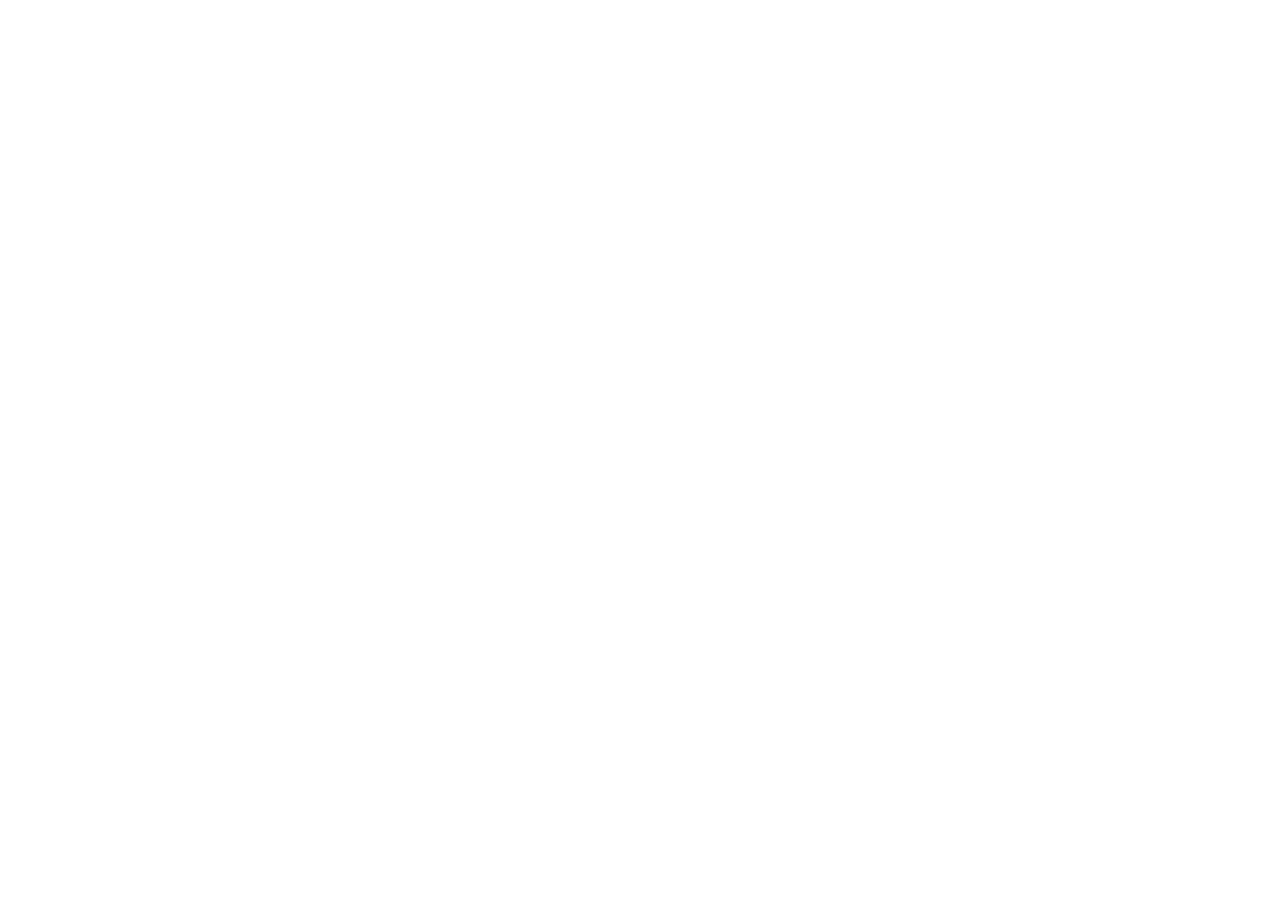
==== index.html @ 831b0c77 "add: basic structure" ====
<!DOCTYPE html>
<html lang="en">
<head>
    <meta charset="UTF-8">
    <meta name="viewport" content="width=device-width, initial-scale=1.0">
    <title>Document</title>
</head>
<body>
    
</body>
</html>
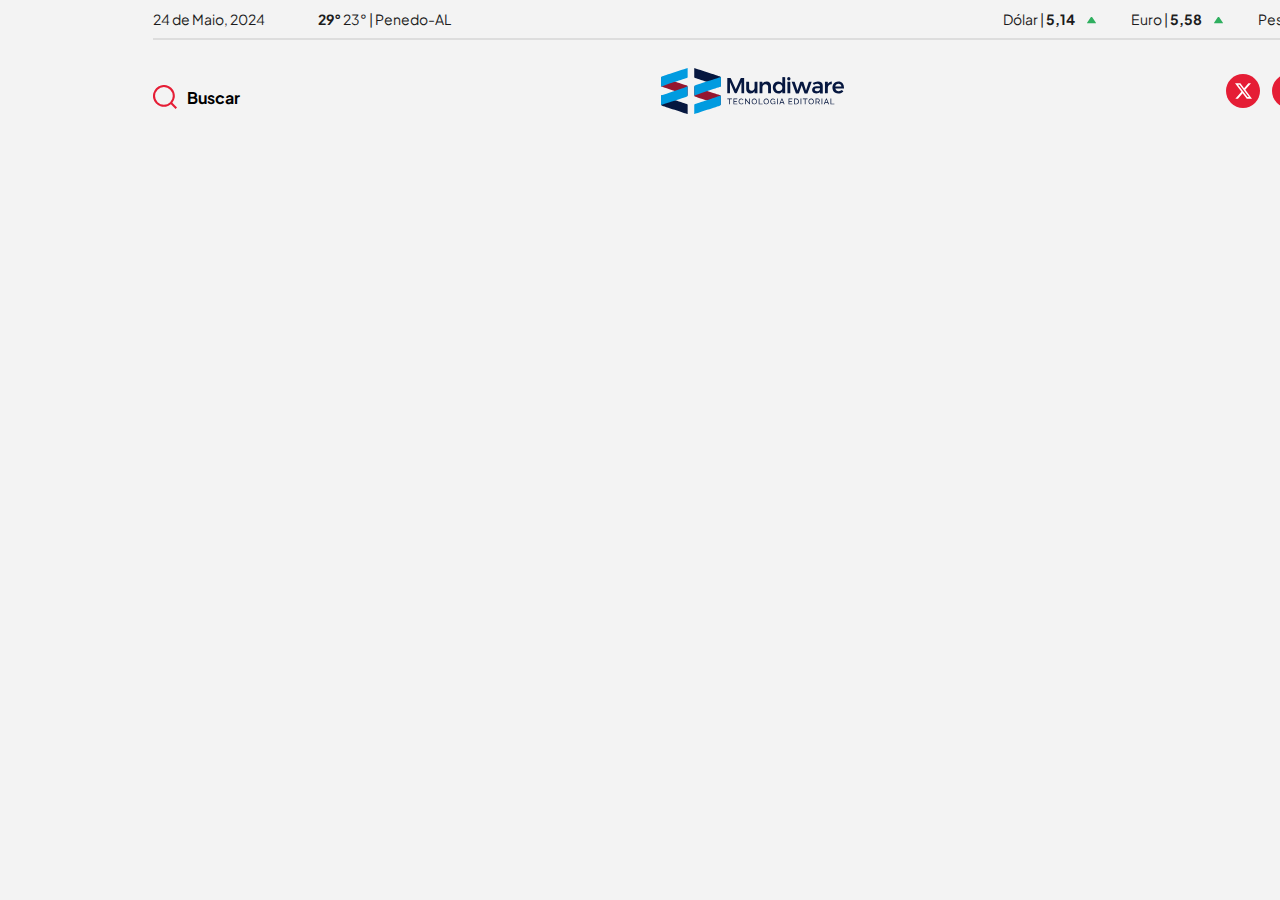
==== commit ad7b58df: "add: header and css" ====
--- a/index.html
+++ b/index.html
@@ -1,11 +1,76 @@
 <!DOCTYPE html>
-<html lang="en">
+<html lang="pt-BR">
 <head>
     <meta charset="UTF-8">
     <meta name="viewport" content="width=device-width, initial-scale=1.0">
-    <title>Document</title>
+    <link rel="stylesheet" href="styles.css">
+    <style>
+        @import url('https://fonts.googleapis.com/css2?family=Plus+Jakarta+Sans:ital,wght@0,200..800;1,200..800&display=swap');
+    </style>
+    <title>Mundiware</title>
 </head>
 <body>
+    <header>
+        <div id="infos">
+            <time id="date" datetime="2024-05-24">24 de Maio, 2024</time>
+
+            <p id="locality">
+                <data id="degree" value="29">29°</data>
+                <data value="23">23°</data> |
+                <span itemprop="addressLocality">Penedo-AL</span>
+            </p>
+
+            <p id="priceDolar">
+                Dólar |
+                <data class="price" value="5.14">5,14</data>
+            </p>
+            <img class="priceArrow" src="./assets/SVG/subiu.svg" alt="subiu">
+
+            <p id="priceEuro">
+                Euro |
+                <data class="price" value="5.58">5,58</data>
+            </p>
+            <img class="priceArrow" src="./assets/SVG/subiu.svg" alt="subiu">
+
+            <p id="pricePeso">
+                Peso |
+                <data class="price" value="0.06">0,06</data>
+            </p>
+            <img class="priceArrow" src="./assets/SVG/baixou.svg" alt="baixou">
+        </div>
+
+        <hr id="headerLine">
+
+        <div id="mainHeader">
+            <div id="search">
+                <img src="./assets/SVG/buscar.svg" alt="buscar">
+                <span>Buscar</span>
+            </div>
+
+            <figure id="logo">
+                <img src="./assets/logo_horizontal.svg" alt="logo">
+            </figure>
+
+            <div id="socialMedias">
+                <figure>
+                    <img id="x" src="./assets/SVG/x.svg" alt="x">
+                </figure>
+                <figure>
+                    <img id="facebook" src="./assets/SVG/facebook.svg" alt="facebook">
+                </figure>
+                <figure>
+                    <img id="instagram" src="./assets/SVG/instagram.svg" alt="instagram">
+                </figure>
+            </div>
+        </div>
+    </header>
+
+    <main>
+
+    </main>
     
+    <footer>
+
+    </footer>
 </body>
 </html>--- a/styles.css
+++ b/styles.css
@@ -0,0 +1,127 @@
+
+body {
+    background: #F3F3F3;
+    width: 1490px;
+}
+
+/* MARK: Header */
+
+header {
+    font-family: "Plus Jakarta Sans", sans-serif;
+    font-weight: 400;
+    font-style: normal;
+}
+
+#date, 
+#locality, 
+#priceDolar,
+#priceEuro,
+#pricePeso {
+    font-size: 14px;
+    text-align: left;
+    letter-spacing: 0px;
+    color: #1C1C1C;
+    opacity: 1;
+    margin-top: 9px;
+    height: 18px;
+    display: inline;
+}
+
+#date {
+    margin-left: 145px;
+    width: 114px;
+}
+
+#locality {
+    margin-left: 50px;
+    width: 135px;
+}
+
+#priceDolar {
+    margin-left: 550px;
+    width: 72px;
+}
+
+#priceEuro {
+    margin-left: 32px;
+    width: 71px;
+}
+
+#pricePeso {
+    margin-left: 32px;
+    width: 76px;
+}
+
+.priceArrow {
+    margin-left: 10px;
+    width: 9px;
+    height: 7px;
+    transform: translateY(-21%);
+}
+
+#headerLine {
+    margin-top: 9px;
+    margin-left: 145px;
+    width: 1200px;
+    height: 0;
+    border: 1px solid #DDDDDD;
+}
+
+#degree, 
+.price, 
+#search span {
+    font-weight: 700;
+}
+
+#mainHeader,
+#search,
+#socialMedias {
+    display: flex;
+    justify-content: left;
+}
+
+#search {
+    align-items: center;
+    margin-left: 145px;
+}
+
+#search img {
+    margin-top: 31px;
+    width: 24px;
+    height: 24px;
+    margin-top: 31px;
+}
+
+#search span {
+    margin-top: 32px;
+    margin-left: 10px;
+    font-size: 16px;
+    font-weight: 700;
+}
+
+#logo {
+    margin-top: 20px;
+    margin-left: 421px;
+    width: 183px;
+    height: 46px;
+}
+
+figure {
+    margin: 0;
+    padding: 0;
+}
+
+#x,
+#facebook,
+#instagram {
+    margin-top: 26px;
+}
+
+#x {
+    margin-left: 382px;
+}
+
+#facebook,
+#instagram {
+    margin-left: 12px;
+}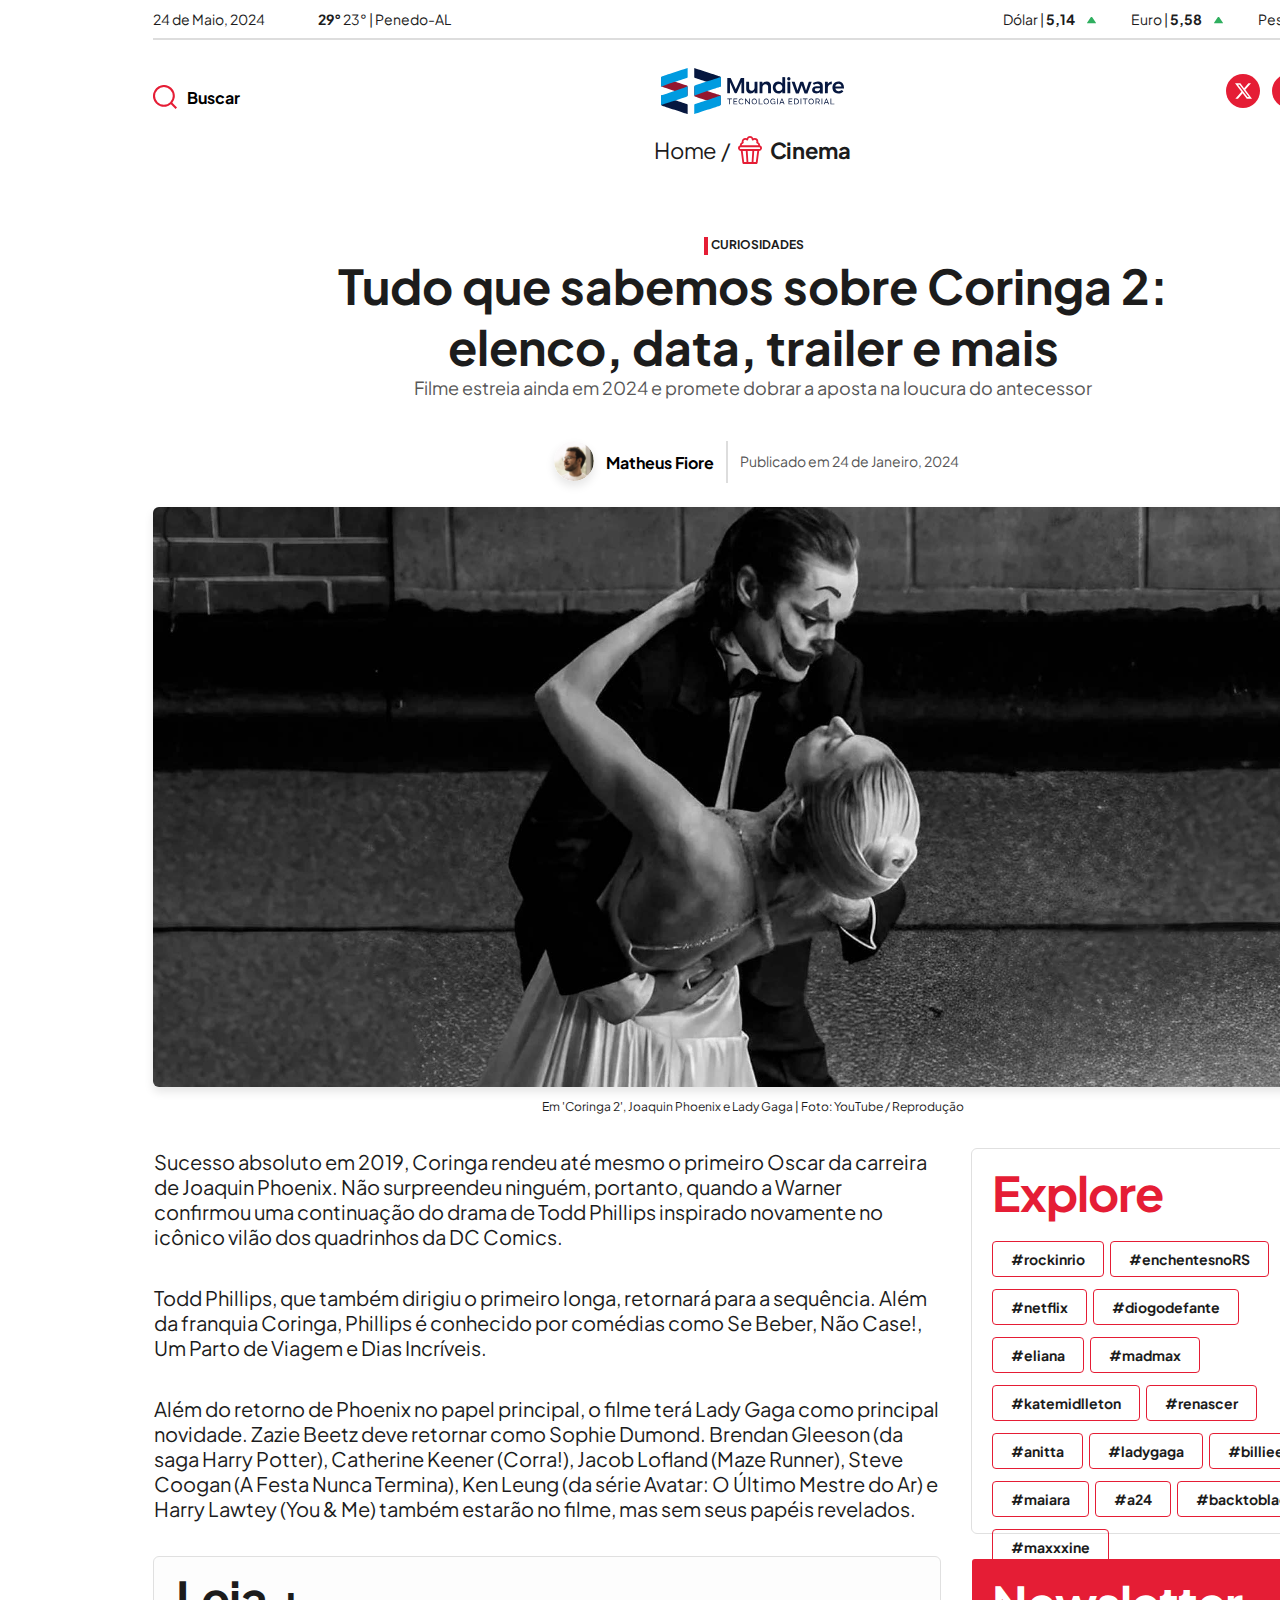
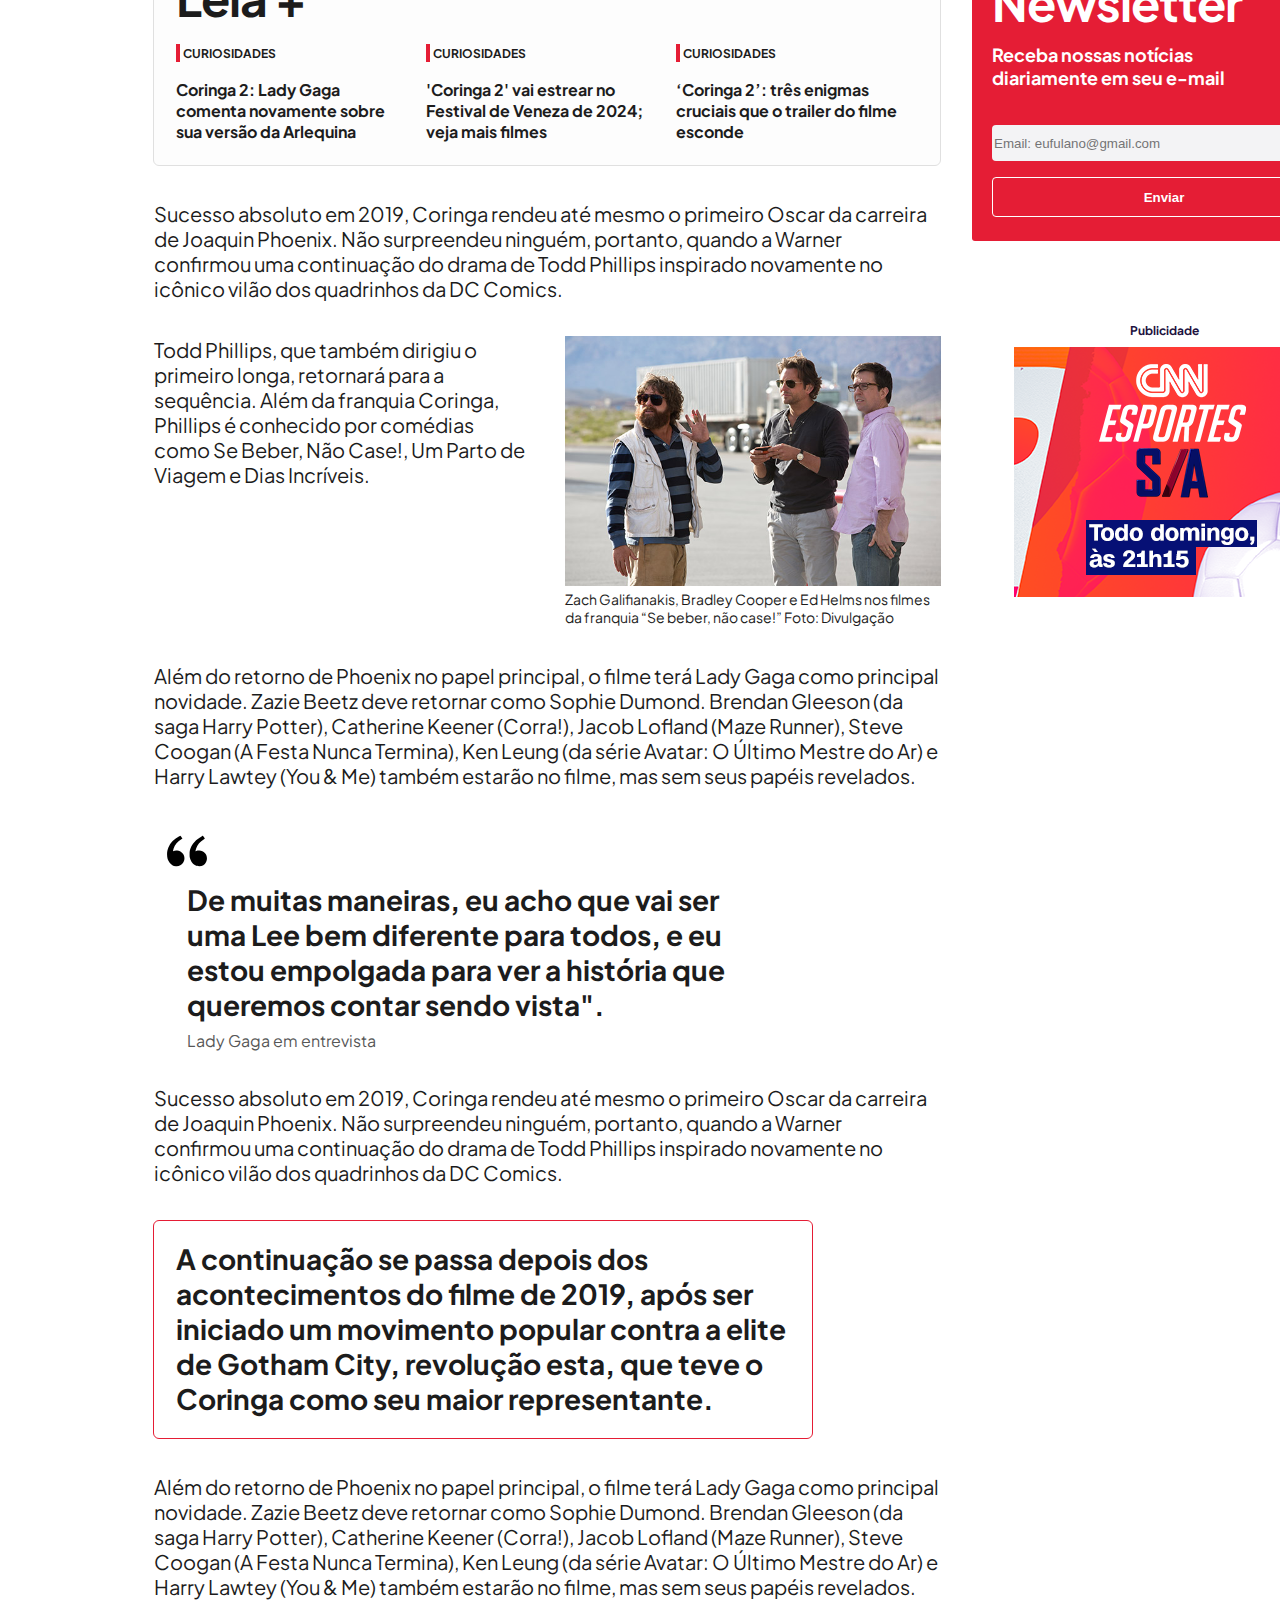
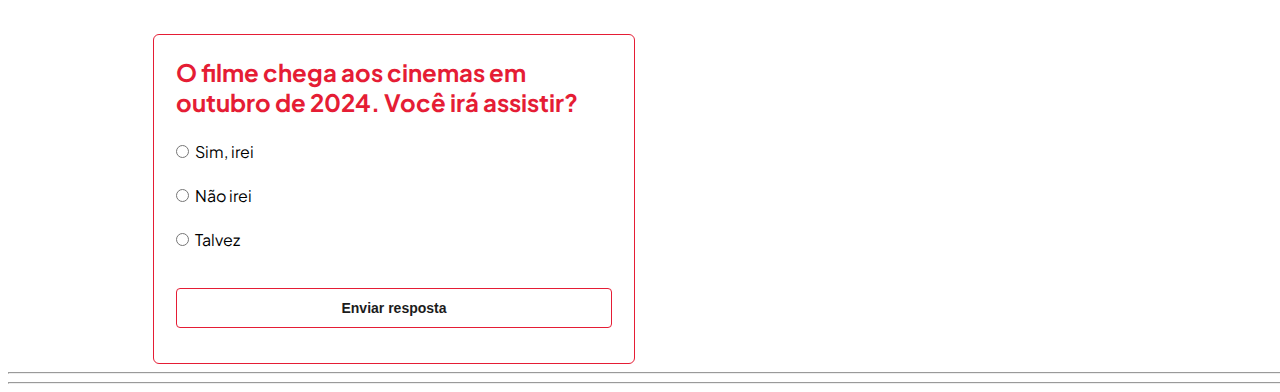
==== commit a2f565fc: "add: main htlm" ====
--- a/index.html
+++ b/index.html
@@ -4,9 +4,6 @@
     <meta charset="UTF-8">
     <meta name="viewport" content="width=device-width, initial-scale=1.0">
     <link rel="stylesheet" href="styles.css">
-    <style>
-        @import url('https://fonts.googleapis.com/css2?family=Plus+Jakarta+Sans:ital,wght@0,200..800;1,200..800&display=swap');
-    </style>
     <title>Mundiware</title>
 </head>
 <body>
@@ -66,6 +63,188 @@
     </header>
 
     <main>
+        <div id="home">
+            <span>Home /</span>
+            <img id="popcorn" src="./assets/SVG/cinema.svg">
+            <span id="cine">Cinema</span>
+        </div>
+
+        <div id="mainTag">
+            <div id="redBarTitle"></div>
+            <span id="curiositiesTitle">CURIOSIDADES</span>
+        </div>
+
+        <article>
+            <h1 id="mainTitle">Tudo que sabemos sobre Coringa 2: elenco, data, trailer e mais</h1>
+            <p id="titleP">Filme estreia ainda em 2024 e promete dobrar a aposta na loucura do antecessor</p>
+
+            <div id="author">
+                <address>
+                    <img src="./assets/Fotos/autor.png">
+                    <span>Matheus Fiore</span>
+                    <div id="grayBar"></div>
+                </address>
+                <time datetime="2024-01-24" pubdate>Publicado em 24 de Janeiro, 2024</time>
+            </div>
+
+            <figure id="mainImage">
+                <img src="./assets/Fotos/foto 27.png">
+                <figcaption>Em 'Coringa 2', Joaquin Phoenix e Lady Gaga | Foto: YouTube / Reprodução</figcaption>
+            </figure>
+
+            <div id="mainContents">
+                <section>
+                    <p id="p1">
+                        Sucesso absoluto em 2019, Coringa rendeu até mesmo o primeiro Oscar da carreira de Joaquin Phoenix. Não surpreendeu ninguém, portanto, quando a Warner confirmou uma continuação do drama de Todd Phillips inspirado novamente no icônico vilão dos quadrinhos da DC Comics.
+                    </p>
+        
+                    <p id="p2">
+                        Todd Phillips, que também dirigiu o primeiro longa, retornará para a sequência. Além da franquia Coringa, Phillips é conhecido por comédias como Se Beber, Não Case!, Um Parto de Viagem e Dias Incríveis.
+                    </p>
+        
+                    <p id="p3">
+                        Além do retorno de Phoenix no papel principal, o filme terá Lady Gaga como principal novidade. Zazie Beetz deve retornar como Sophie Dumond. Brendan Gleeson (da saga Harry Potter), Catherine Keener (Corra!), Jacob Lofland (Maze Runner), Steve Coogan (A Festa Nunca Termina), Ken Leung (da série Avatar: O Último Mestre do Ar) e Harry Lawtey (You & Me) também estarão no filme, mas sem seus papéis revelados.
+                    </p>
+
+                    <section id="read">
+                        <h2>Leia +</h2>
+                        <div id="readDiv">
+                            <div class="readItems">
+                                <div class="readSubItems">
+                                    <div class="redBar"></div>
+                                    <span class="curiosities">CURIOSIDADES</span>
+                                </div>
+                                <p>Coringa 2: Lady Gaga comenta novamente sobre sua versão da Arlequina</p>
+                            </div>
+                            <div class="readItems">
+                                <div class="readSubItems">
+                                    <div class="redBar"></div>
+                                    <span class="curiosities">CURIOSIDADES</span>
+                                </div>
+                                <p>'Coringa 2' vai estrear no Festival de Veneza de 2024; veja mais filmes</p>
+                            </div>
+                            <div class="readItems">
+                                <div class="readSubItems">
+                                    <div class="redBar"></div>
+                                    <span class="curiosities">CURIOSIDADES</span>
+                                </div>
+                                <p>‘Coringa 2’: três enigmas cruciais que o trailer do filme esconde</p>
+                            </div>
+                        </div>
+                    </section>
+        
+                    <p id="p4">
+                        Sucesso absoluto em 2019, Coringa rendeu até mesmo o primeiro Oscar da carreira de Joaquin Phoenix. Não surpreendeu ninguém, portanto, quando a Warner confirmou uma continuação do drama de Todd Phillips inspirado novamente no icônico vilão dos quadrinhos da DC Comics.
+                    </p>
+                    
+                    <div id="p5Img">
+                        <p id="p5">
+                            Todd Phillips, que também dirigiu o primeiro longa, retornará para a sequência. Além da franquia Coringa, Phillips é conhecido por comédias como Se Beber, Não Case!, Um Parto de Viagem e Dias Incríveis.
+                        </p>
+    
+                        <figure id="photo">
+                            <img src="./assets/Fotos/foto 28.png" alt="Zach Galifianakis, Bradley Cooper e Ed Helms">
+                            <figcaption>Zach Galifianakis, Bradley Cooper e Ed Helms nos filmes da franquia “Se beber, não case!” Foto: Divulgação</figcaption>
+                        </figure>
+                    </div>
+        
+                    <p id="p6">
+                        Além do retorno de Phoenix no papel principal, o filme terá Lady Gaga como principal novidade. Zazie Beetz deve retornar como Sophie Dumond. Brendan Gleeson (da saga Harry Potter), Catherine Keener (Corra!), Jacob Lofland (Maze Runner), Steve Coogan (A Festa Nunca Termina), Ken Leung (da série Avatar: O Último Mestre do Ar) e Harry Lawtey (You & Me) também estarão no filme, mas sem seus papéis revelados.
+                    </p>
+
+                    <section id="quote">
+                        <img src="./assets/SVG/quote.svg" alt="quote">
+                        <blockquote>
+                            <p>De muitas maneiras, eu acho que vai ser uma Lee bem diferente para todos, e eu estou empolgada para ver a história que queremos contar sendo vista".</p>
+                            <footer>Lady Gaga em entrevista</footer>
+                        </blockquote>
+                    </section>
+        
+                    <p id="p7">
+                        Sucesso absoluto em 2019, Coringa rendeu até mesmo o primeiro Oscar da carreira de Joaquin Phoenix. Não surpreendeu ninguém, portanto, quando a Warner confirmou uma continuação do drama de Todd Phillips inspirado novamente no icônico vilão dos quadrinhos da DC Comics.
+                    </p>
+
+                    <section id="continuation">
+                        <p>A continuação se passa depois dos acontecimentos do filme de 2019, após ser iniciado um movimento popular contra a elite de Gotham City, revolução esta, que teve o Coringa como seu maior representante.</p>
+                    </section>
+
+                    <p id="p8">
+                        Além do retorno de Phoenix no papel principal, o filme terá Lady Gaga como principal novidade. Zazie Beetz deve retornar como Sophie Dumond. Brendan Gleeson (da saga Harry Potter), Catherine Keener (Corra!), Jacob Lofland (Maze Runner), Steve Coogan (A Festa Nunca Termina), Ken Leung (da série Avatar: O Último Mestre do Ar) e Harry Lawtey (You & Me) também estarão no filme, mas sem seus papéis revelados.
+                    </p>
+
+                    <section id="watch">
+                        <p>O filme chega aos cinemas em outubro de 2024. Você irá assistir?</p>
+
+                        <label>
+                            <input type="radio">
+                            Sim, irei
+                        </label>
+                        <br>
+                        <label>
+                            <input type="radio">
+                            Não irei
+                        </label>
+                        <br>
+                        <label>
+                            <input type="radio">
+                            Talvez
+                        </label>
+
+                        <button>Enviar resposta</button>
+                    </section>
+                </section>
+
+                <div>
+                    <section id="explore">
+                        <h2>Explore</h2>
+                        <nav>
+                            <ul>
+                                <li><a>#rockinrio</a></li>
+                                <li><a>#enchentesnoRS</a></li>
+                                <li><a>#netflix</a></li>
+                                <li><a>#diogodefante</a></li>
+                                <li><a>#eliana</a></li>
+                                <li><a>#madmax</a></li>
+                                <li><a>#katemidlleton</a></li>
+                                <li><a>#renascer</a></li>
+                                <li><a>#anitta</a></li>
+                                <li><a>#ladygaga</a></li>
+                                <li><a>#billieeilish</a></li>
+                                <li><a>#maiara</a></li>
+                                <li><a>#a24</a></li>
+                                <li><a>#backtoblack</a></li>
+                                <li><a>#maxxxine</a></li>
+                            </ul>
+                        </nav>
+                    </section>
+
+                    <section id="newsletter">
+                        <h2>Newsletter</h2>
+                        <p>Receba nossas notícias diariamente em seu e-mail</p>
+                        <input type="email" placeholder="Email: eufulano@gmail.com">
+                        <button>Enviar</button>
+                    </section>
+
+                    <section id="ad">
+                        <span>Publicidade</span>
+                        <figure>
+                            <img src="./assets/Anúncios/ads 1.png" alt="anúncio">
+                        </figure>
+                    </section>
+                </div>
+            </div>
+
+            <hr>
+
+            <section></section>
+
+            <hr>
+
+            <section></section>
+
+            
+
+        </article>
 
     </main>
     
--- a/styles.css
+++ b/styles.css
@@ -1,16 +1,14 @@
+@import url('https://fonts.googleapis.com/css2?family=Plus+Jakarta+Sans:ital,wght@0,200..800;1,200..800&display=swap');
 
 body {
-    background: #F3F3F3;
+    background: #FFFFFF;
     width: 1490px;
-}
-
-/* MARK: Header */
-
-header {
     font-family: "Plus Jakarta Sans", sans-serif;
     font-weight: 400;
     font-style: normal;
 }
+
+/* MARK: Header */
 
 #date, 
 #locality, 
@@ -124,4 +122,523 @@
 #facebook,
 #instagram {
     margin-left: 12px;
+}
+
+/* MARK: Main */
+
+#home {
+    margin-top: 22px;
+    margin-left: 646px;
+    font-size: 22px;
+    letter-spacing: -0.22px;
+    color: #1C1C1C;
+    text-transform: capitalize;
+    opacity: 1;
+}
+
+#home,
+#mainTag,
+#author,
+#author address {
+    display:flex;
+    text-align: center;
+}
+
+#popcorn {
+    margin-left: 8px;
+    width: 24px;
+    height: 28px;
+}
+
+#cine {
+    margin-left: 8px;
+    font-weight: 700;
+}
+
+#redBarTitle {
+    margin-top: 73px;
+    margin-left: 696px;
+    width: 4px;
+    height: 18px;
+    background-color: #E51D35;
+}
+
+#curiositiesTitle {
+    margin-top: 73px;
+    margin-left: 3px;
+    font-size: 12px;
+    width: 92px;
+    height: 15px;
+    letter-spacing: 0px;
+    color: #1C1C1C;
+    text-transform: uppercase;
+    opacity: 1;
+    font-weight: 700;
+}
+
+#mainTitle {
+    margin-top: 17px;
+    margin-left: 256px;
+    width: 978px;
+    height: 113px;
+    text-align: center;
+    font-size: 48px;
+    font-weight: 700;
+    letter-spacing: 0px;
+    color: #1C1C1C;
+    opacity: 1;
+    margin-block-start: 0;
+    margin-block-end: 0;
+}
+
+#titleP {
+    margin-top: 8px;
+    margin-left: 256px;
+    width: 978px;
+    height: 23px;
+    text-align: center;
+    font-size: 18px;
+    letter-spacing: 0px;
+    color: #575757;
+    opacity: 1;
+}
+
+#author img {
+    margin-top: 24px;
+    margin-left: 546px;
+    width: 40px;
+    height: 40px;
+    box-shadow: 0px 5px 10px #0000001A;
+    border-radius: 20px;
+    opacity: 1;
+}
+
+#author span {
+    margin-top: 35px;
+    margin-left: 12px;
+    font-weight: 700;
+    font-style: normal;
+    text-align: center;
+}
+
+#grayBar {
+    margin-top: 24px;
+    margin-left: 12px;
+    width: 0px;
+    height: 40px;
+    border: 1px solid #DDDDDD;
+    opacity: 1;
+}
+
+#author time {
+    margin-top: 35px;
+    margin-left: 12px;
+    font-size: 14px;
+    text-align: right;
+    letter-spacing: 0px;
+    color: #575757;
+    opacity: 1;
+}
+
+#mainImage img {
+    margin-top: 24px;
+    margin-left: 145px;
+    width: 1200px;
+    height: 580px;
+    box-shadow: 0px 5px 10px #0000001A;
+    border-radius: 6px;
+    opacity: 1;
+}
+
+#mainImage figcaption {
+    margin-top: 8px;
+    margin-left: 377px;
+    font-size: 12px;
+    width: 736px;
+    height: 15px;
+    text-align: center;
+    letter-spacing: 0px;
+    color: #1C1C1C;
+    opacity: 1;
+}
+
+#mainContents {
+    display: flex;
+}
+
+#p1,
+#p2,
+#p3,
+#p4,
+#p5,
+#p6,
+#p7,
+#p8 {
+    margin-top: 34px;
+    margin-left: 145px;
+    margin-bottom: 0;
+    width: 786px;
+    text-align: left;
+    font-size: 20px;
+    letter-spacing: 0px;
+    color: #1C1C1C;
+    opacity: 1;
+    padding: 0;
+    border: 1px solid transparent;
+}
+
+#p7 {
+    padding-top: 20px;
+}
+
+#read {
+    margin-top: 34px;
+    margin-left: 145px;
+    width: 786px;
+    height: 208px;
+    background: #FDFDFD 0% 0% no-repeat padding-box;
+    border: 1px solid #E0E0E0;
+    border-radius: 6px;
+    opacity: 1;
+}
+
+#read h2 {
+    margin-top: 10px;
+    margin-left: 22px;
+    margin-block-end: 0;
+    width: 131px;
+    height: 61px;
+    text-align: left;
+    font-size: 48px;
+    letter-spacing: -0.96px;
+    color: #1C1C1C;
+    text-transform: capitalize;
+    opacity: 1;
+}
+
+#readDiv {
+    margin-top: 16px;
+    display: flex;
+    gap: 2px;
+    width: 786px;
+}
+
+.readItems {
+    display: flex;
+    flex-direction: column;
+    text-align: left;
+    margin-left: 22px;
+}
+
+.readSubItems {
+    display: flex;
+    align-items: center;
+}
+
+.readItems p {
+    margin-top: 17px;
+    width: 226px;
+    height: 69px;
+    font-size: 16px;
+    font-weight: 700;
+    text-align: left;
+    letter-spacing: 0px;
+    color: #1C1C1C;
+    opacity: 1;
+}
+
+.redBar {
+    width: 4px;
+    height: 18px;
+    background-color: #E51D35;
+}
+
+.curiosities {
+    margin-left: 3px;
+    font-size: 12px;
+    width: 92px;
+    height: 15px;
+    letter-spacing: 0px;
+    color: #1C1C1C;
+    text-transform: uppercase;
+    opacity: 1;
+    font-weight: 700;
+}
+
+#p5 {
+    width: 376px;
+}
+
+#photo img {
+    margin-top: 34px;
+    margin-left: 34px;
+    width: 376px;
+    height: 250px;
+    opacity: 1;
+}
+
+#p5Img {
+    display: flex;
+}
+
+#photo figcaption {
+    margin-left: 34px;
+    width: 376px;
+    height: 38px;
+    text-align: left;
+    font-size: 14px;
+    letter-spacing: 0px;
+    color: #1C1C1C;
+    opacity: 1;
+}
+
+#quote {
+    border: 1px solid transparent;
+}
+
+#quote img {
+    margin-top: 34px;
+    margin-left: 145px;
+    width: 66px;
+    height: 54px;
+}
+
+#quote blockquote {
+    margin-top: 0;
+    margin-left: 178px;
+    width: 590px;
+    height: 131px;
+}
+
+#quote p{
+    margin-top: 0;
+    margin-bottom: 0;
+    font-size: 28px;
+    font-weight: 700;
+    text-align: left;
+    letter-spacing: 0px;
+    color: #1C1C1C;
+    opacity: 1;
+}
+
+#quote footer {
+    margin-top: 8px;
+    font-size: 16px;
+    text-align: left;
+    letter-spacing: 0px;
+    color: #575757;
+    opacity: 1;
+}
+
+#continuation {
+    margin-top: 34px;
+    margin-left: 145px;
+    width: 658px;
+    background: #FFFFFF 0% 0% no-repeat padding-box;
+    border: 1px solid #E51D35;
+    border-radius: 6px;
+    opacity: 1;
+}
+
+#continuation p {
+    margin-top: 20px;
+    margin-left: 22px;
+    margin-bottom: 22px;
+    width: 614px;
+    font-size: 28px;
+    font-weight: 700;
+    text-align: left;
+    letter-spacing: 0px;
+    color: #1C1C1C;
+    opacity: 1;
+}
+
+#watch {
+    margin-top: 34px;
+    margin-left: 145px;
+    width: 480px;
+    height: 328px;
+    background: #FFFFFF 0% 0% no-repeat padding-box;
+    border: 1px solid #E51D35;
+    border-radius: 6px;
+    opacity: 1;
+}
+
+#watch p {
+    margin-top: 22px;
+    margin-left: 22px;
+    width: 436px;
+    height: 60px;
+    font-size: 24px;
+    font-weight: 700;
+    text-align: left;
+    letter-spacing: 0px;
+    color: #E51D35;
+    opacity: 1;
+}
+
+#watch input {
+    margin-left: 22px;
+    margin-bottom: 27px;
+    text-align: left;
+    font-size: 16px;
+    letter-spacing: 0px;
+    color: #1C1C1C;
+    opacity: 1;
+}
+
+#watch button {
+    margin-top: 15px;
+    margin-left: 22px;
+    width: 436px;
+    height: 40px;
+    font-size: 14px;
+    font-weight: 700;
+    text-align: center;
+    letter-spacing: 0px;
+    color: #1C1C1C;
+    background: #E51D3500 0% 0% no-repeat padding-box;
+    border: 1px solid #E51D35;
+    border-radius: 4px;
+    opacity: 1;
+}
+
+#explore {
+    margin-top: 34px;
+    margin-left: 30px;
+    width: 384px;
+    height: 384px;
+    font-weight: 700;
+    border: 1px solid #E0E0E0;
+    border-radius: 6px;
+    opacity: 1;
+}
+
+#explore h2 {
+    margin-top: 13px;
+    margin-left: 20px;
+    margin-bottom: 18px;
+    font-size: 48px;
+    text-align: left;
+    letter-spacing: -0.96px;
+    color: #E51D35;
+    text-transform: capitalize;
+    opacity: 1;
+}
+
+#explore ul {
+    list-style: none;
+    display: flex;
+    flex-wrap: wrap;
+    gap: 6px;
+    padding-inline: 20px;
+    margin-block-start: 0;
+    margin-block-end: 0;
+}
+
+#explore li {
+    margin-bottom: 6px;
+    padding-block: 8px;
+    padding-inline: 18px;
+    font-size: 14px;
+    text-align: left;
+    background: #1C1C1C00 0% 0% no-repeat padding-box;
+    border: 1px solid #E51D35;
+    border-radius: 4px;
+    opacity: 1;
+    letter-spacing: 0;
+    color: #1C1C1C;
+}
+
+#newsletter {
+    margin-top: 24px;
+    margin-left: 30px;
+    width: 384px;
+    height: 282px;
+    font-weight: 700;
+    border: 1px solid transparent;
+    background: #E51D35 0% 0% no-repeat padding-box;
+    border-radius: 4px;
+    opacity: 1;
+}
+
+#newsletter h2 {
+    margin-top: 13px;
+    margin-left: 20px;
+    margin-bottom: 10px;
+    font-size: 48px;
+    text-align: left;
+    letter-spacing: -0.96px;
+    color: #FFFFFF;
+    text-transform: capitalize;
+    opacity: 1;
+}
+
+#newsletter p {
+    margin-left: 20px;
+    width: 242px;
+    height: 47px;
+    margin-block-start: 0;
+    margin-block-end: 0;
+    font-size: 18px;
+    text-align: left;
+    letter-spacing: 0px;
+    color: #FFFFFF;
+    opacity: 1;
+}
+
+#newsletter input {
+    margin-top: 35px;
+    margin-inline: 20px;
+    width: 336px;
+    height: 34px;
+    background: #F3F3F5 0% 0% no-repeat padding-box;
+    border-radius: 4px;
+    border: none;
+    opacity: 1;
+}
+
+#newsletter button {
+    margin-top: 16px;
+    margin-inline: 20px;
+    margin-bottom: 20px;
+    width: 344px;
+    height: 40px;
+    font-weight: 700;
+    background: #E51D3500 0% 0% no-repeat padding-box;
+    border: 1px solid #FFFFFF;
+    border-radius: 4px;
+    letter-spacing: 0px;
+    color: #FFFFFF;
+    opacity: 1;
+}
+
+#ad {
+    margin-top: 24px;
+    margin-left: 30px;
+    width: 384px;
+    height: 384px;
+    border: 1px solid transparent;
+}
+
+#ad span {
+    margin-top: 56px;
+    margin-left: 157px;
+    width: 70px;
+    height: 15px;
+    font-size: 12px;
+    font-weight: 700;
+    display: inline-block;
+    text-align: center;
+    letter-spacing: 0px;
+    color: #22133F;
+    opacity: 1;
+}
+
+#ad img {
+    margin-top: 8px;
+    margin-left: 42px;
+    width: 300px;
+    height: 250px;
+    opacity: 1;
 }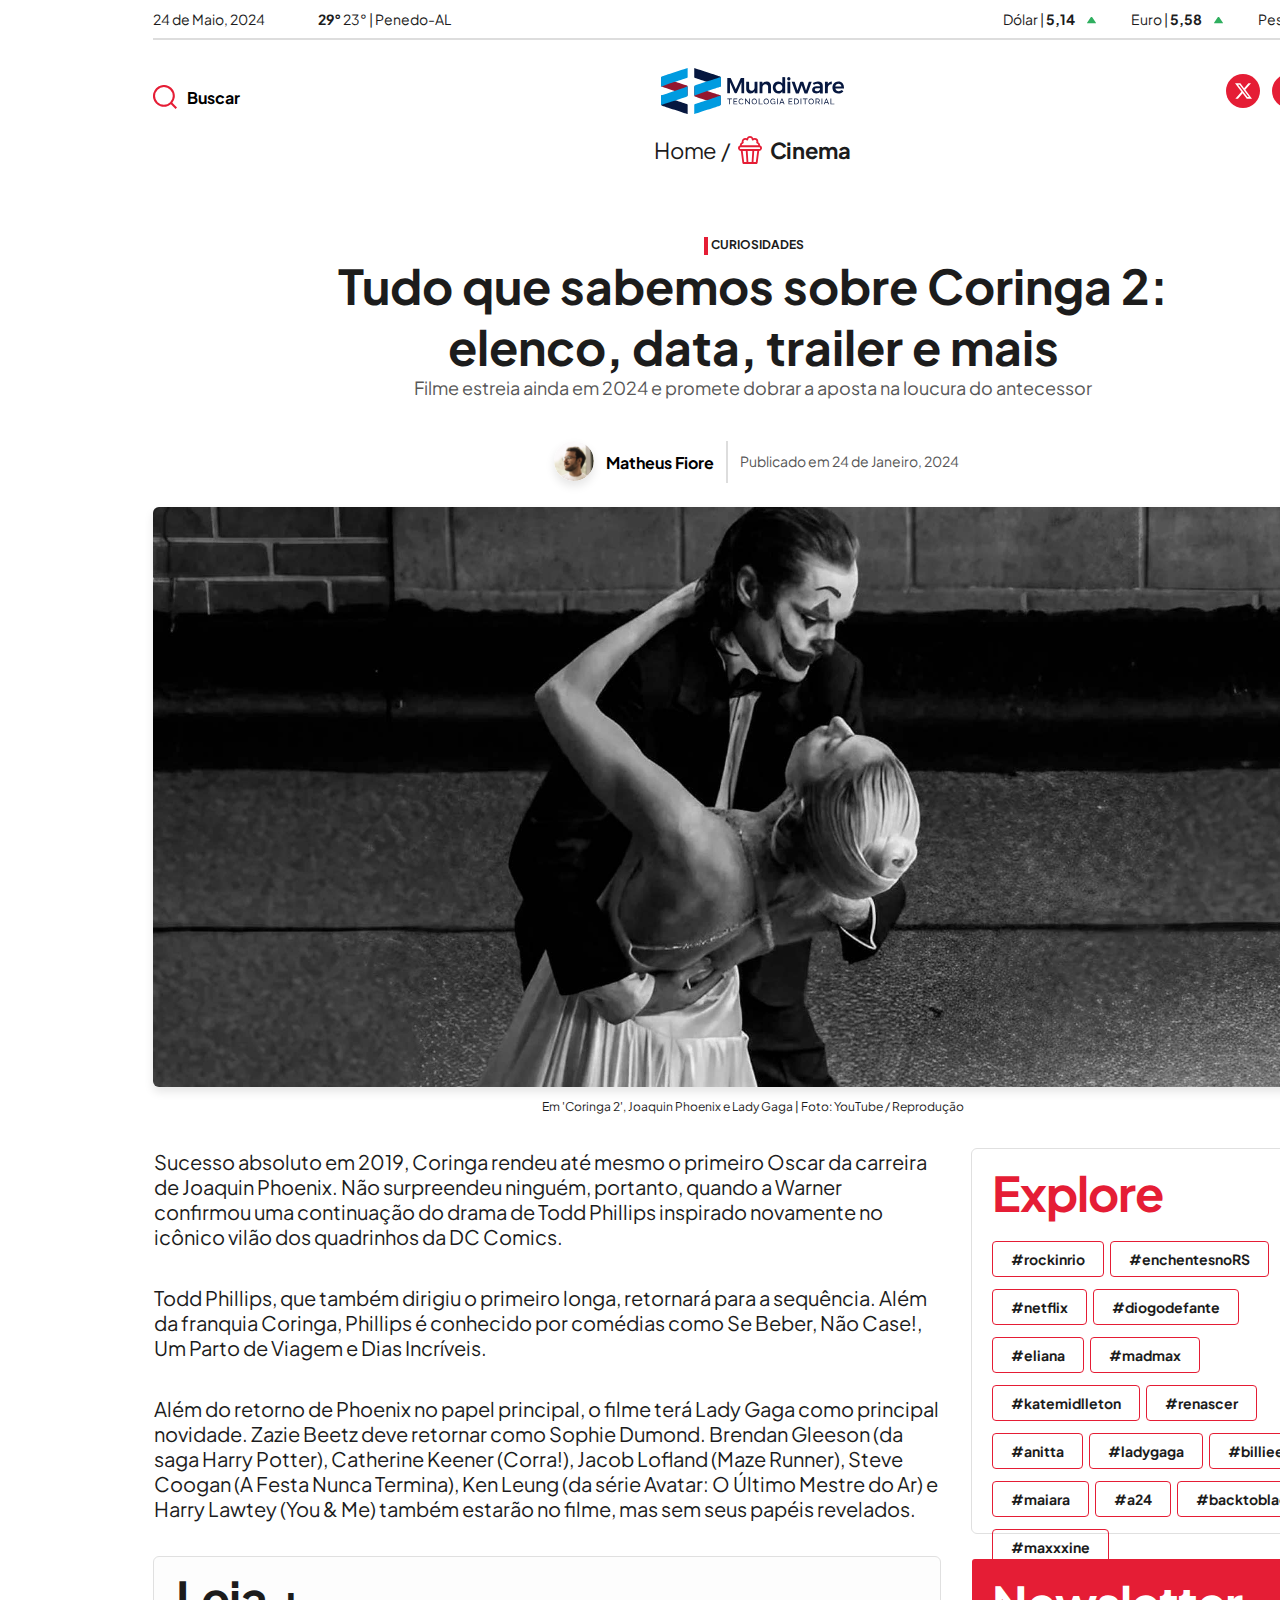
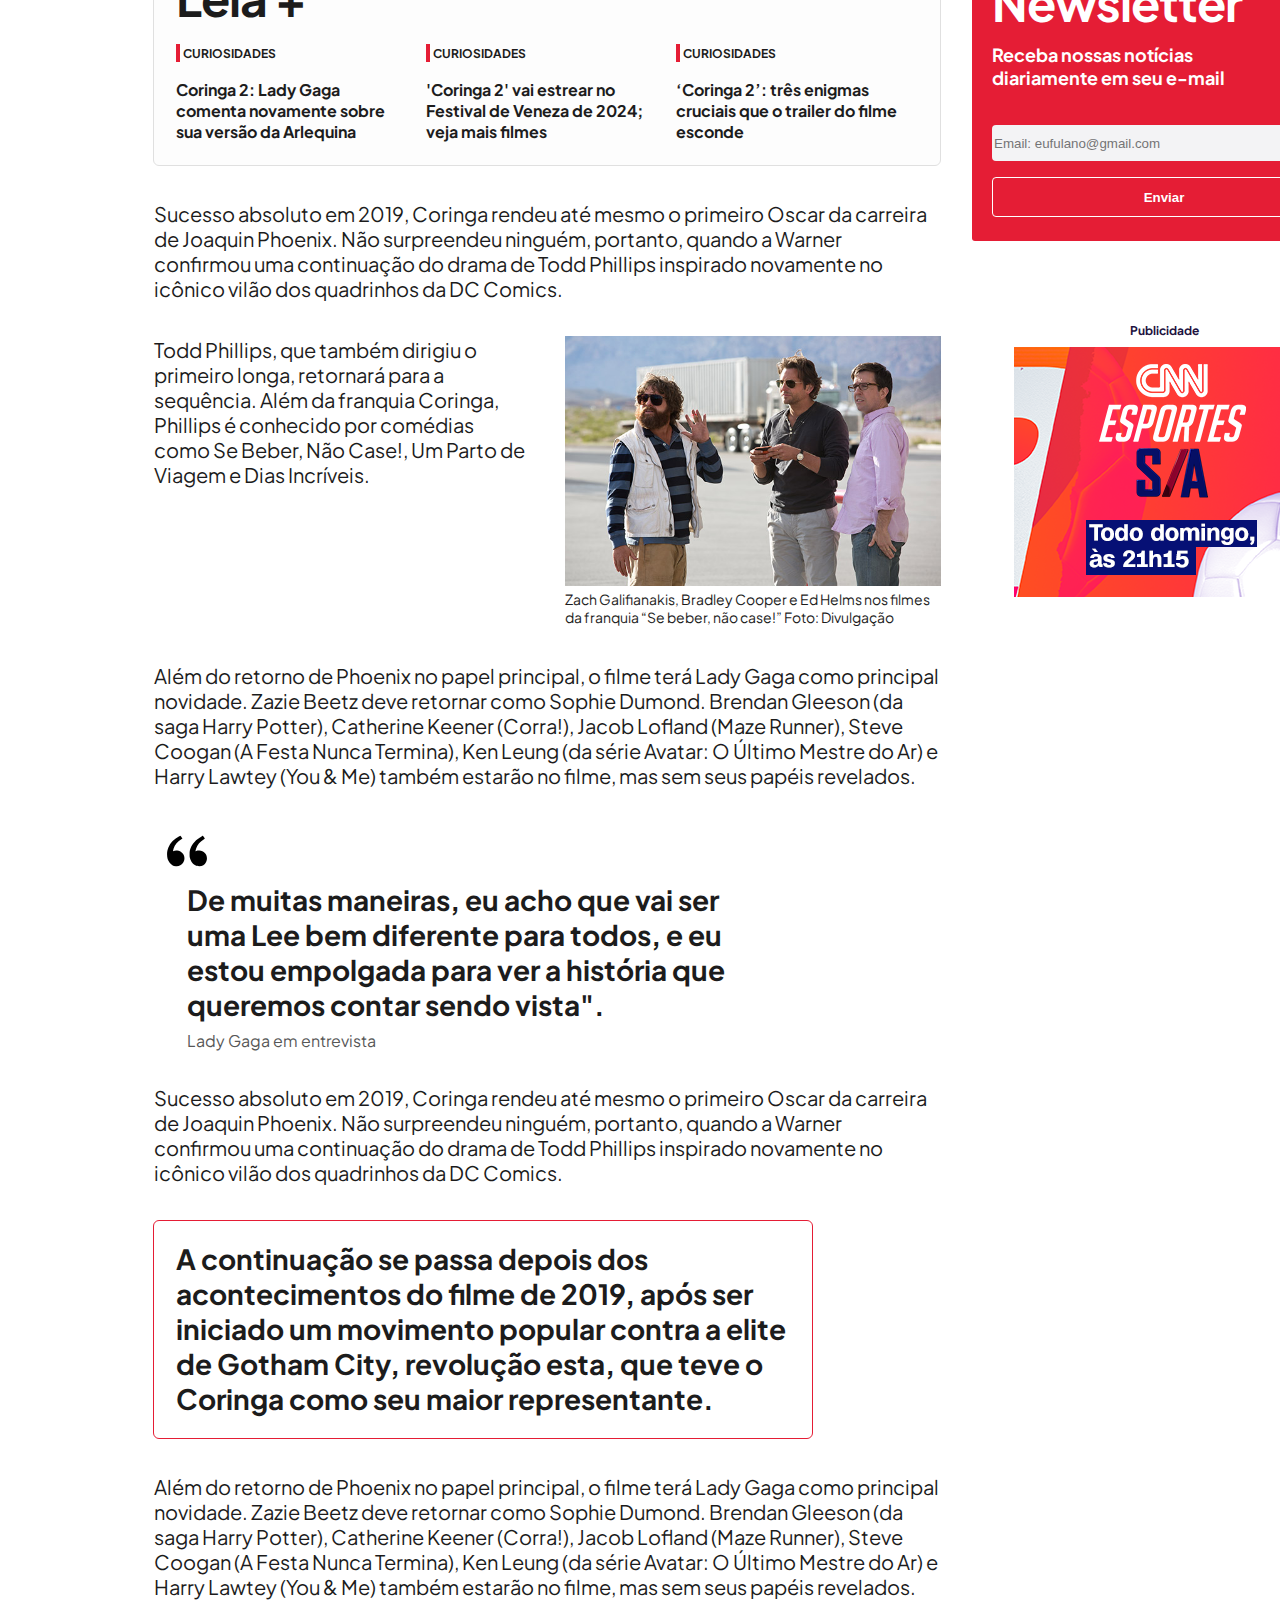
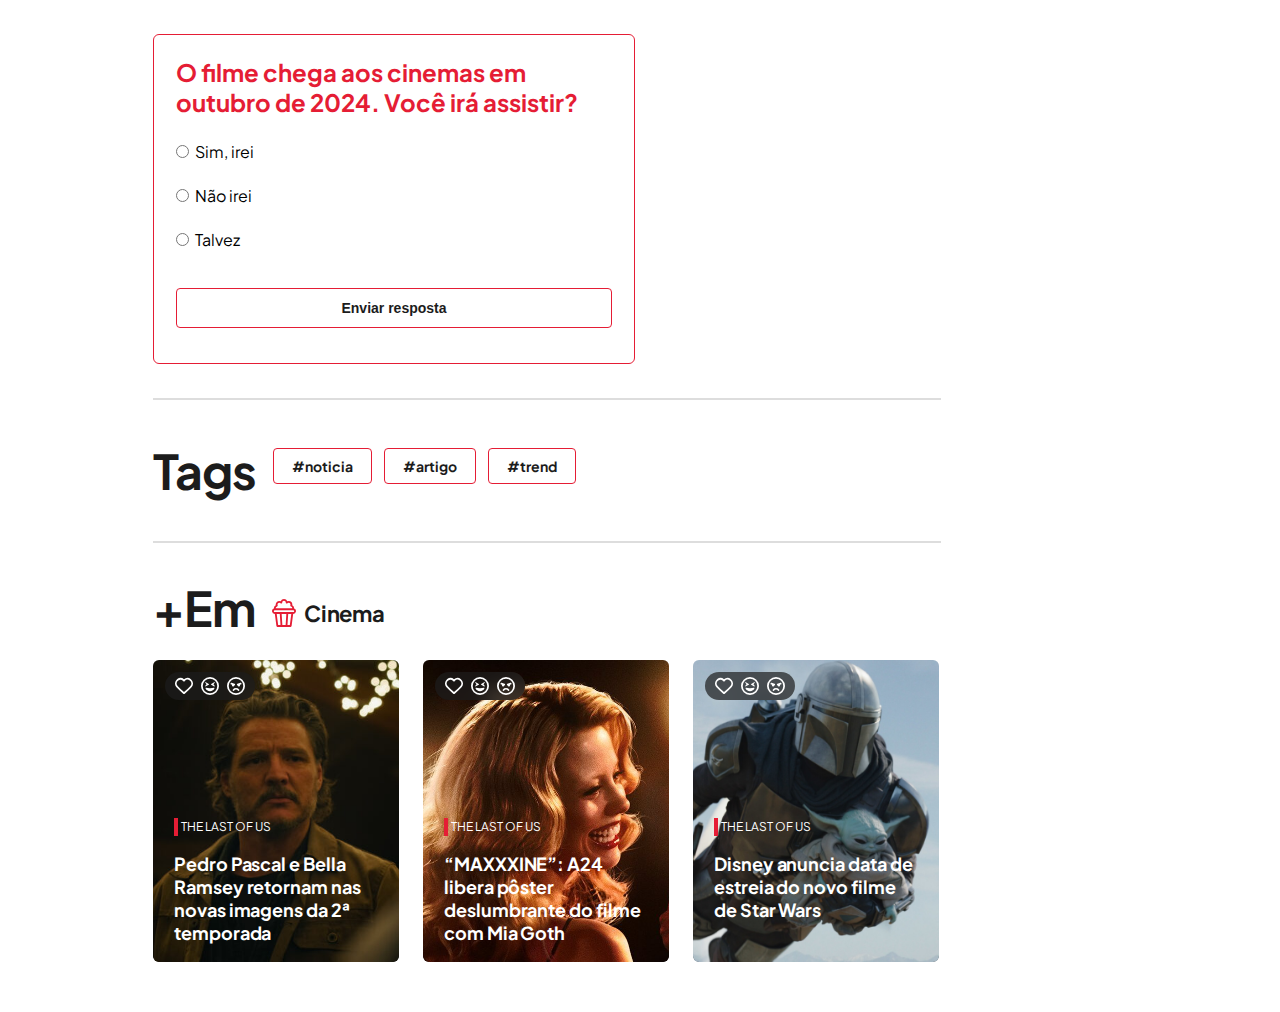
==== commit e3091c97: "att: html main" ====
--- a/index.html
+++ b/index.html
@@ -65,7 +65,7 @@
     <main>
         <div id="home">
             <span>Home /</span>
-            <img id="popcorn" src="./assets/SVG/cinema.svg">
+            <img id="popcorn" src="./assets/SVG/cinema.svg" alt="popcorn">
             <span id="cine">Cinema</span>
         </div>
 
@@ -112,21 +112,21 @@
                             <div class="readItems">
                                 <div class="readSubItems">
                                     <div class="redBar"></div>
-                                    <span class="curiosities">CURIOSIDADES</span>
+                                    <span class="redBarWord">CURIOSIDADES</span>
                                 </div>
                                 <p>Coringa 2: Lady Gaga comenta novamente sobre sua versão da Arlequina</p>
                             </div>
                             <div class="readItems">
                                 <div class="readSubItems">
                                     <div class="redBar"></div>
-                                    <span class="curiosities">CURIOSIDADES</span>
+                                    <span class="redBarWord">CURIOSIDADES</span>
                                 </div>
                                 <p>'Coringa 2' vai estrear no Festival de Veneza de 2024; veja mais filmes</p>
                             </div>
                             <div class="readItems">
                                 <div class="readSubItems">
                                     <div class="redBar"></div>
-                                    <span class="curiosities">CURIOSIDADES</span>
+                                    <span class="redBarWord">CURIOSIDADES</span>
                                 </div>
                                 <p>‘Coringa 2’: três enigmas cruciais que o trailer do filme esconde</p>
                             </div>
@@ -176,17 +176,17 @@
                         <p>O filme chega aos cinemas em outubro de 2024. Você irá assistir?</p>
 
                         <label>
-                            <input type="radio">
+                            <input type="radio" name="watch">
                             Sim, irei
                         </label>
                         <br>
                         <label>
-                            <input type="radio">
+                            <input type="radio" name="watch">
                             Não irei
                         </label>
                         <br>
                         <label>
-                            <input type="radio">
+                            <input type="radio" name="watch">
                             Talvez
                         </label>
 
@@ -234,13 +234,76 @@
                 </div>
             </div>
 
-            <hr>
-
-            <section></section>
-
-            <hr>
-
-            <section></section>
+            <hr class="mainLine">
+
+            <section id="tags">
+                <h2>Tags</h2>
+                <nav>
+                    <ul>
+                        <li><a>#noticia</a></li>
+                        <li><a>#artigo</a></li>
+                        <li><a>#trend</a></li>
+                    </ul>
+                </nav>
+            </section>
+
+            <hr class="mainLine">
+
+            <section id="plus">
+                <div id="plusStart">
+                    <h2>+Em</h2>
+                    <img src="./assets/SVG/cinema.svg" alt="popcorn">
+                    <span>Cinema</span>
+                </div>
+
+                <div id="plusContents">
+                    <figure>
+                        <div class="emoji">
+                            <img src="./assets/SVG/curtir.svg">
+                            <img src="./assets/SVG/risos.svg">
+                            <img src="./assets/SVG/raiva.svg">
+                        </div>
+                        <img class="plusImg" src="./assets/Fotos/foto 30.png">
+                        <div class="plusText">
+                            <div class="showName">
+                                <div class="redBar"></div>
+                                <span class="redBarWordPlus">THE LAST OF US</span>
+                            </div>
+                            <p>Pedro Pascal e Bella Ramsey retornam nas novas imagens da 2ª temporada</p>
+                        </div>
+                    </figure>
+                    <figure>
+                        <div class="emoji">
+                            <img src="./assets/SVG/curtir.svg">
+                            <img src="./assets/SVG/risos.svg">
+                            <img src="./assets/SVG/raiva.svg">
+                        </div>
+                        <img class="plusImg" src="./assets/Fotos/foto 31.png">
+                        <div class="plusText">
+                            <div class="showName">
+                                <div class="redBar"></div>
+                                <span class="redBarWordPlus">THE LAST OF US</span>
+                            </div>
+                            <p>“MAXXXINE”: A24 libera pôster deslumbrante do filme com Mia Goth</p>
+                        </div>
+                    </figure>
+                    <figure>
+                        <div class="emoji">
+                            <img src="./assets/SVG/curtir.svg">
+                            <img src="./assets/SVG/risos.svg">
+                            <img src="./assets/SVG/raiva.svg">
+                        </div>
+                        <img class="plusImg" src="./assets/Fotos/foto 29.png">
+                        <div class="plusText">
+                            <div class="showName">
+                                <div class="redBar"></div>
+                                <span class="redBarWordPlus">THE LAST OF US</span>
+                            </div>
+                            <p>Disney anuncia data de estreia do novo filme de Star Wars</p>
+                        </div>
+                    </figure>
+                </div>
+            </section>
 
             
 
--- a/styles.css
+++ b/styles.css
@@ -330,7 +330,8 @@
     margin-left: 22px;
 }
 
-.readSubItems {
+.readSubItems,
+.showName {
     display: flex;
     align-items: center;
 }
@@ -353,7 +354,7 @@
     background-color: #E51D35;
 }
 
-.curiosities {
+.redBarWord {
     margin-left: 3px;
     font-size: 12px;
     width: 92px;
@@ -456,6 +457,7 @@
 #watch {
     margin-top: 34px;
     margin-left: 145px;
+    margin-bottom: 34px;
     width: 480px;
     height: 328px;
     background: #FFFFFF 0% 0% no-repeat padding-box;
@@ -641,4 +643,181 @@
     width: 300px;
     height: 250px;
     opacity: 1;
+}
+
+.mainLine {
+    margin-top: 0;
+    margin-left: 145px;
+    margin-bottom: 0;
+    width: 786px;
+    height: 0px;
+    border: 1px solid #DDDDDD;
+    opacity: 1;
+}
+
+#tags {
+    display: flex;
+    align-content: center;
+    font-weight: 700;
+}
+
+#tags h2 {
+    margin-left: 145px;
+    margin-right: 16px;
+    width: 104px;
+    height: 61px;
+    font-size: 48px;
+    text-align: left;
+    letter-spacing: -0.96px;
+    color: #1C1C1C;
+    text-transform: capitalize;
+    opacity: 1;
+}
+
+#tags ul {
+    list-style: none;
+    display: flex;
+    flex-wrap: wrap;
+    gap: 12px;
+    margin-block-start: 0;
+    margin-block-end: 0;
+    padding-inline-start: 0;
+}
+
+#tags li {
+    margin-top: 48px;
+    
+    padding-block: 8px;
+    padding-inline: 18px;
+    font-size: 14px;
+    text-align: left;
+    font-size: 14px;
+    letter-spacing: 0px;
+    color: #1C1C1C;
+    opacity: 1;
+    background: #5C5C5C00 0% 0% no-repeat padding-box;
+    border: 1px solid #E51D35;
+    border-radius: 4px;
+    opacity: 1;
+    letter-spacing: 0;
+    color: #1C1C1C;
+}
+
+#plusStart {
+    display: flex;
+    text-align: center;
+    font-weight: 700;
+}
+
+#plusStart h2 {
+    margin-top: 34px;
+    margin-left: 145px;
+    width: 103px;
+    height: 61px;
+    font-size: 48px;
+    text-align: left;
+    letter-spacing: -0.96px;
+    color: #1C1C1C;
+    text-transform: capitalize;
+    opacity: 1;
+    margin-block-end: 0;
+}
+
+#plusStart img {
+    margin-top: 56px;
+    margin-left: 16px;
+    width: 24px;
+    height: 28px;
+    opacity: 1;
+}
+
+#plusStart span {
+    margin-top: 56px;
+    margin-left: 8px;
+    width: 81px;
+    height: 28px;
+    font-size: 22px;
+    text-align: left;
+    letter-spacing: -0.22px;
+    color: #1C1C1C;
+    text-transform: capitalize;
+    opacity: 1;
+}
+
+#plusContents {
+    margin-top: 22px;
+    margin-left: 145px;
+    margin-bottom: 50px;
+    display: flex;
+    gap: 24px;
+}
+
+#plusContents figure {
+    width: 246px;
+    height: 302px;
+    position: relative;
+}
+
+.emoji {
+    margin-top: 12px;
+    margin-left: 12px;
+    width: 90px;
+    height: 28px;
+    display: flex;
+    justify-content: center;
+    gap: 8px;
+    background: rgba(29, 28, 29, 0.7) 0% 0% no-repeat padding-box;
+    border-radius: 23px;
+    opacity: 1;
+    backdrop-filter: blur(10px);
+    -webkit-backdrop-filter: blur(10px);
+}
+
+.emoji img {
+    width: 18px;
+    height: auto;
+}
+
+.emoji,
+.plusText {
+    position: absolute;
+}
+
+.plusImg {
+    background: transparent linear-gradient(180deg, #1C1C1C00 0%, #1C1C1C 100%) 0% 0% no-repeat padding-box;
+    border-radius: 6px;
+    opacity: 1;
+}
+
+.plusText {
+    transform: translateY(-149px);
+    margin-left: 20px;
+    width: 206px;
+    height: 127px;
+    display: flex;
+    flex-direction: column;
+    border: 1px solid transparent;
+}
+
+.redBarWordPlus {
+    margin-left: 3px;
+    font-size: 12px;
+    width: 92px;
+    height: 15px;
+    letter-spacing: 0px;
+    color: #FFFFFF;
+    text-transform: uppercase;
+    opacity: 1;
+}
+
+#plusContents p {
+    margin-top: 16px;
+    width: 206px;
+    height: 95px;
+    font-size: 18px;
+    font-weight: 700;
+    text-align: left;
+    letter-spacing: -0.07px;
+    color: #FFFFFF;
+    opacity: 1;
 }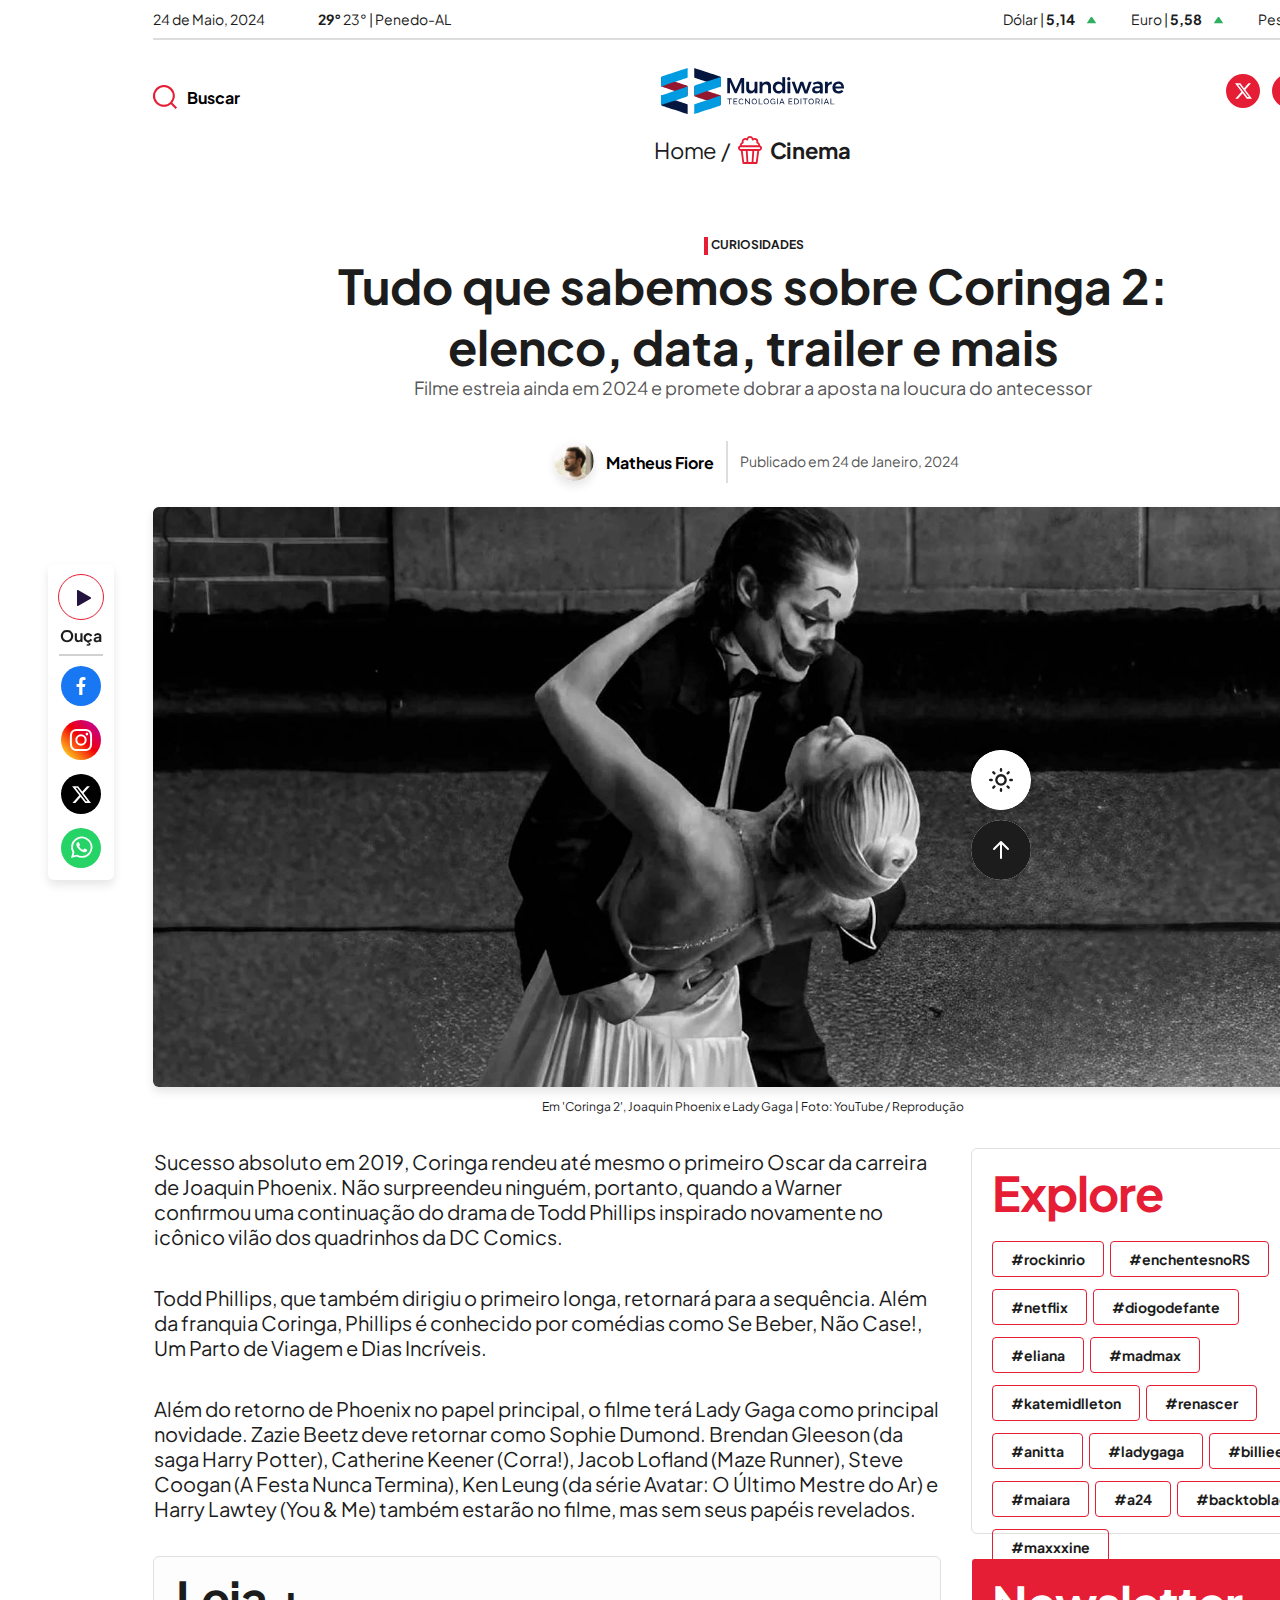
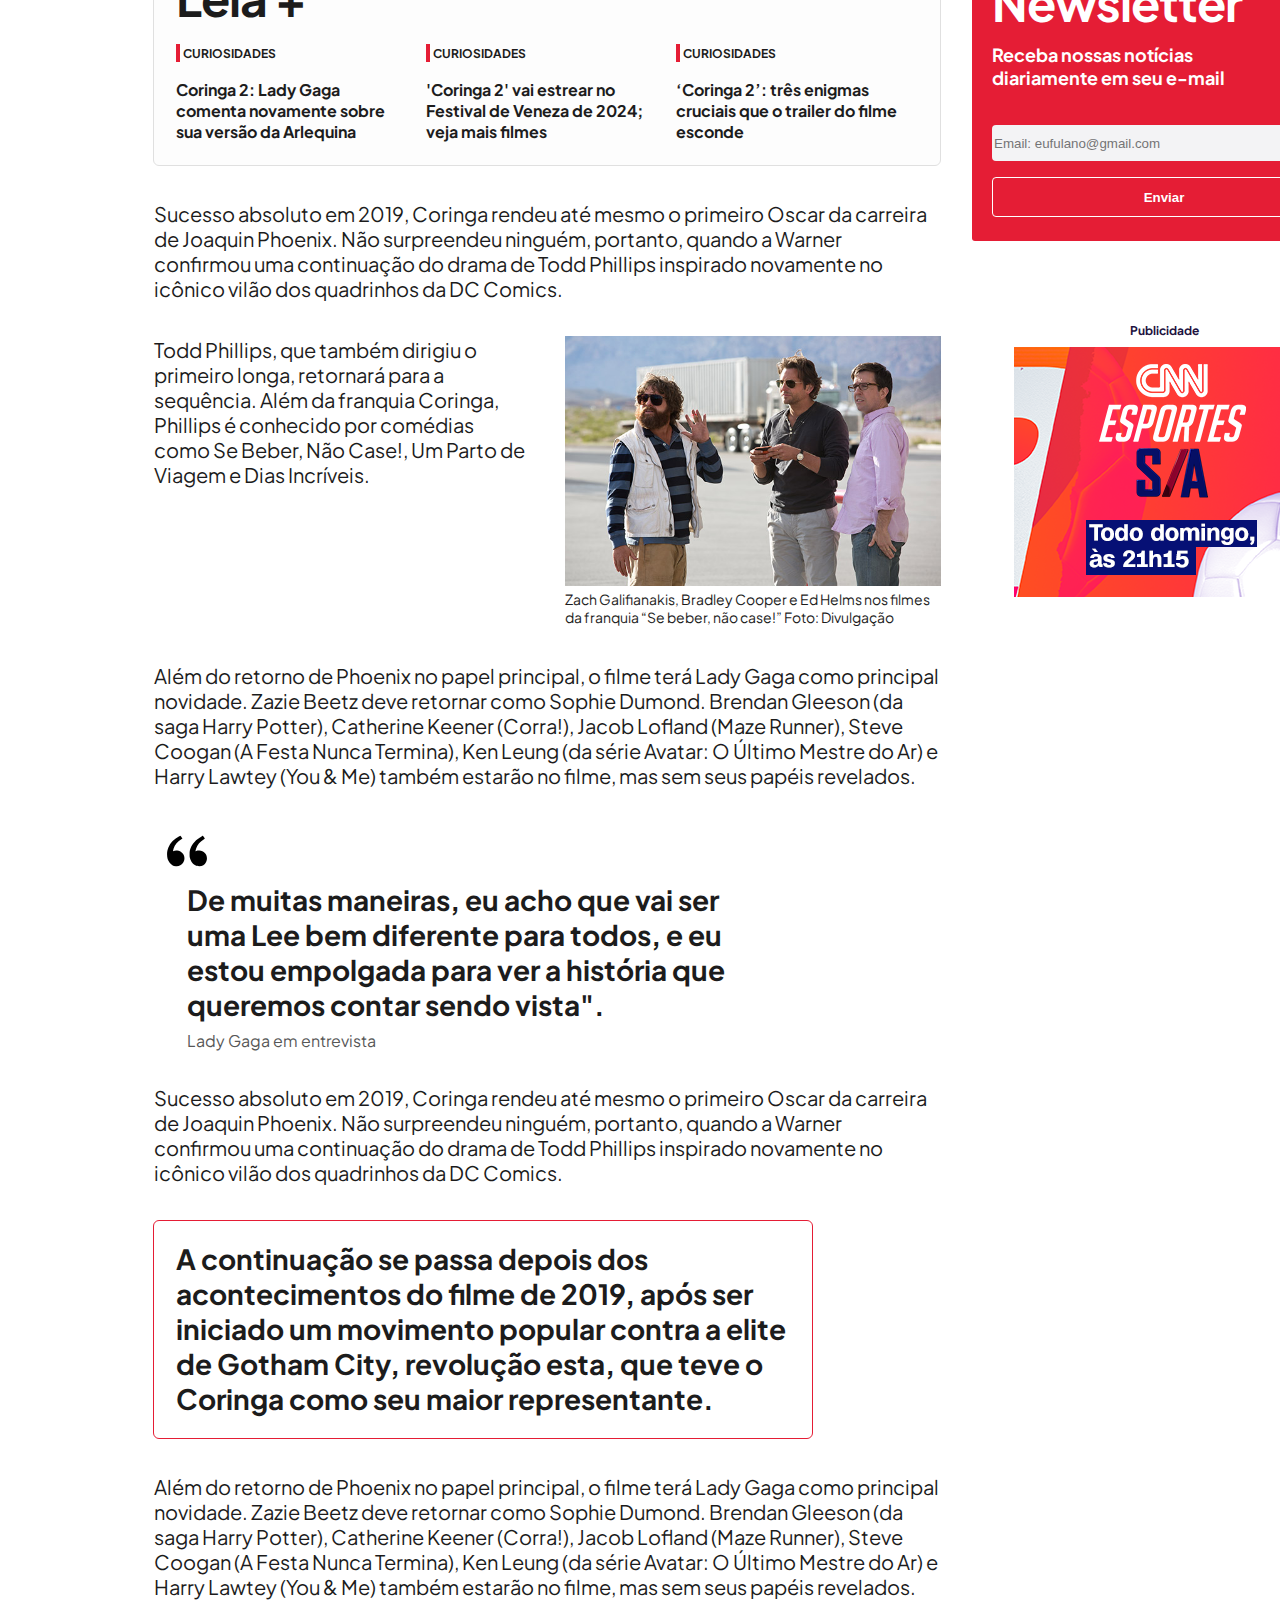
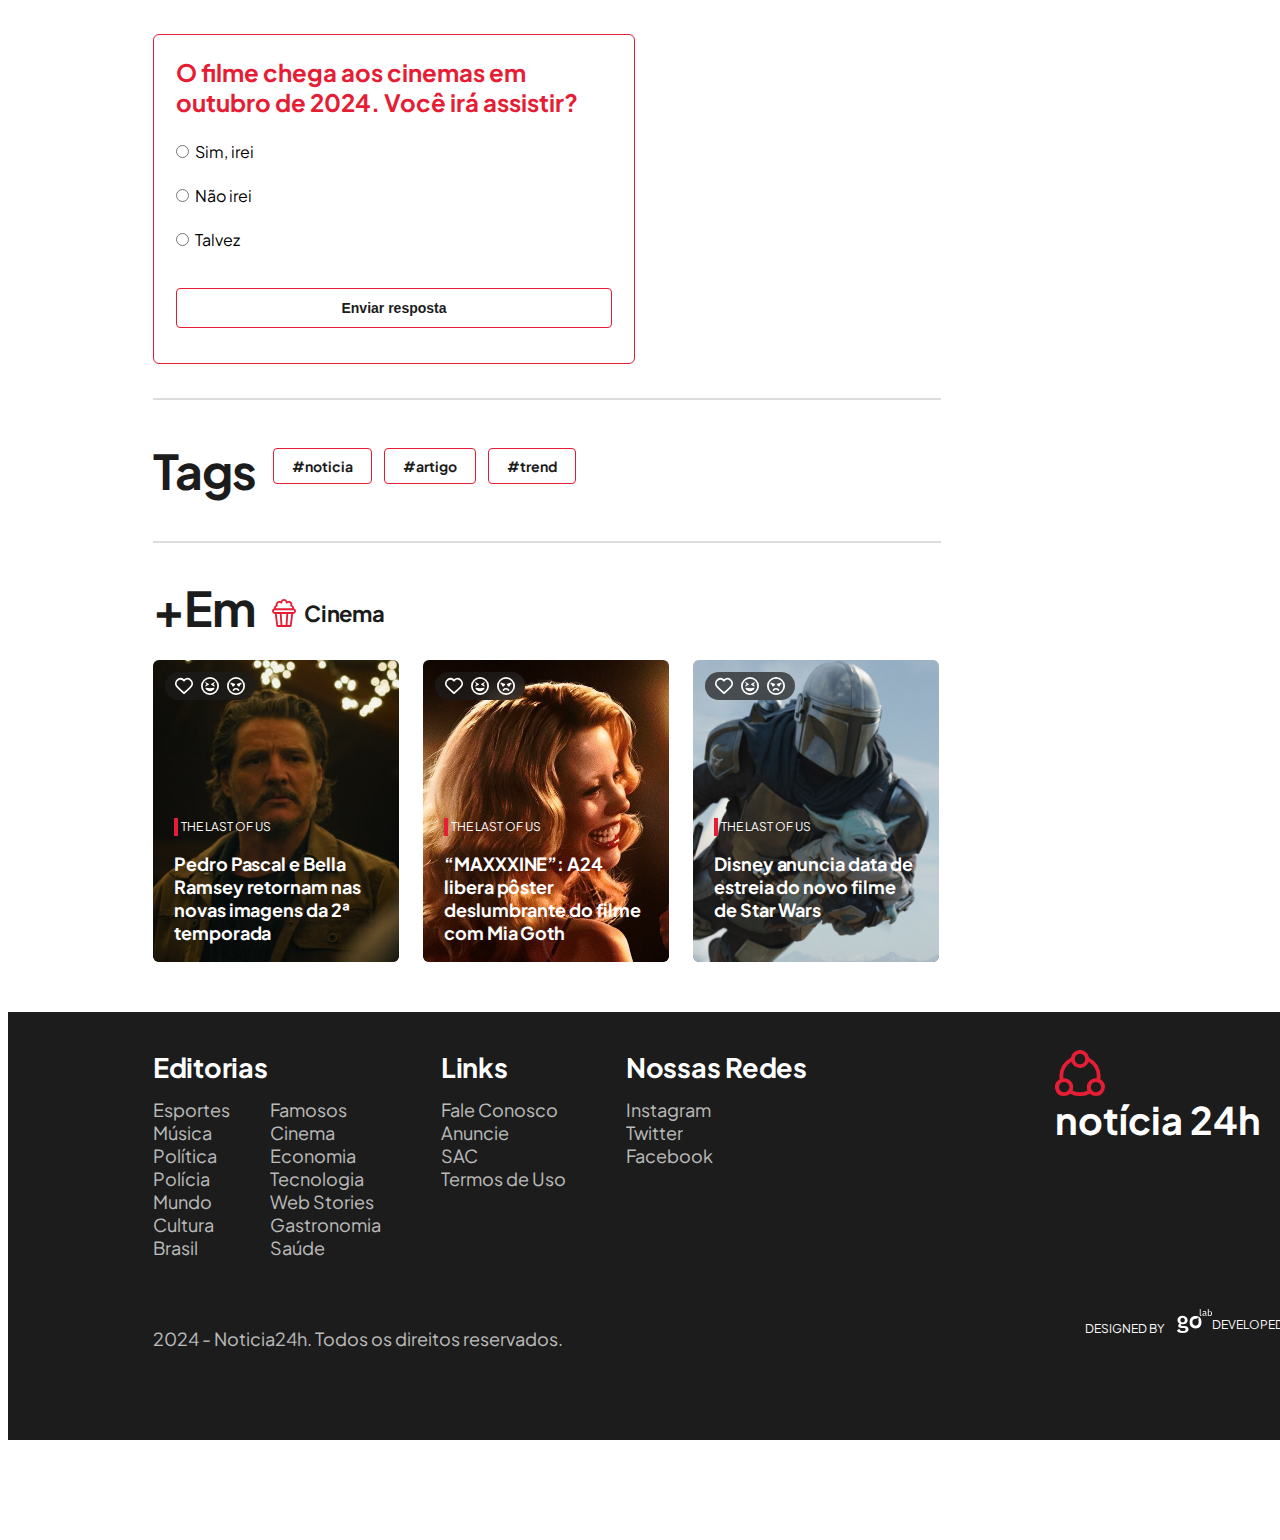
==== commit d6ef79df: "add: footer and main features" ====
--- a/index.html
+++ b/index.html
@@ -156,7 +156,7 @@
                         <img src="./assets/SVG/quote.svg" alt="quote">
                         <blockquote>
                             <p>De muitas maneiras, eu acho que vai ser uma Lee bem diferente para todos, e eu estou empolgada para ver a história que queremos contar sendo vista".</p>
-                            <footer>Lady Gaga em entrevista</footer>
+                            <footer><cite>Lady Gaga</cite> em entrevista</footer>
                         </blockquote>
                     </section>
         
@@ -304,15 +304,84 @@
                     </figure>
                 </div>
             </section>
-
-            
-
         </article>
 
+        <aside id="aside-left">
+            <button id="play">
+                <img src="./assets/SVG/ouvir.svg" alt="play">
+            </button>
+            <span>Ouça</span>
+            <hr>
+            <img class="socialMediaShare" src="./assets/SVG/compartilhar-facebook.svg" alt="compartilhar-facebook">
+            <img class="socialMediaShare" src="./assets/SVG/compartilhar-instagram.svg" alt="compartilhar-instagram">
+            <img class="socialMediaShare" src="./assets/SVG/compartilhar-x.svg" alt="compartilhar-x">
+            <img class="socialMediaShare" src="./assets/SVG/compartilhar-whatsapp.svg" alt="compartilhar-whatsapp">
+        </aside>
+    
+        <aside id="aside-right">
+            <img src="./assets/SVG/modo clean.svg" alt="clean mode">
+            <img src="./assets/SVG/topo.svg" alt="up arrow">
+        </aside>
     </main>
     
-    <footer>
-
+    <footer id="footer">
+        <div id="mainFooter">
+            <div>
+                <span class="footerTitle">Editorias</span>
+                <div id="editorials">
+                    <ul>
+                        <li>Esportes</li> 
+                        <li>Música</li> 
+                        <li>Política</li>
+                        <li>Polícia</li> 
+                        <li>Mundo</li> 
+                        <li>Cultura</li> 
+                        <li>Brasil</li>
+                    </ul>
+                    <ul>
+                        <li>Famosos</li>
+                        <li>Cinema</li>
+                        <li>Economia</li>
+                        <li>Tecnologia</li>
+                        <li>Web Stories</li>
+                        <li>Gastronomia</li>
+                        <li>Saúde</li>
+                    </ul>
+                </div>
+            </div>
+            <div>
+                <span class="footerTitle">Links</span>
+                <ul>
+                    <li>Fale Conosco</li>
+                    <li>Anuncie</li>
+                    <li>SAC</li>
+                    <li>Termos de Uso</li>
+                </ul>
+            </div>
+            <div>
+                <span class="footerTitle">Nossas Redes</span>
+                <ul>
+                    <li><a href="#" target="_blank">Instagram</a></li>
+                    <li><a href="#" target="_blank">Twitter</a></li>
+                    <li><a href="#" target="_blank">Facebook</a></li>
+                </ul>
+            </div>
+            <figure id="footerLogoSpan">
+                <img id="footerLogo" src="./assets/SVG/logo.svg" alt="logo">
+                <span id="footerSpan">notícia 24h</span>
+            </figure>
+        </div>
+        <div id="subFooter">
+            <p>2024 - Noticia24h. Todos os direitos reservados.</p>
+            <figure>
+                <span id="subFooterSpan">DESIGNED BY</span>
+                <img src="./assets/SVG/designed by golab.svg" alt="golab">
+            </figure>
+            <figure>
+                <span id="subFooterSpan">DEVELOPED BY</span>
+                <img src="./assets/SVG/developed by mundiware.svg" alt="mundiware">
+            </figure>
+        </div>
     </footer>
 </body>
 </html>--- a/styles.css
+++ b/styles.css
@@ -3,6 +3,7 @@
 body {
     background: #FFFFFF;
     width: 1490px;
+    height: 4724px;
     font-family: "Plus Jakarta Sans", sans-serif;
     font-weight: 400;
     font-style: normal;
@@ -422,6 +423,10 @@
     opacity: 1;
 }
 
+#quote cite {
+    font-style: normal;
+}
+
 #quote footer {
     margin-top: 8px;
     font-size: 16px;
@@ -820,4 +825,201 @@
     letter-spacing: -0.07px;
     color: #FFFFFF;
     opacity: 1;
+}
+
+/* MARK: Aside */
+
+aside {
+    position: fixed;
+    bottom: 20px;
+}
+
+#aside-left {
+    padding-top: 10px;
+    margin-left: 40px;
+    margin-right: 39px;
+    margin-bottom: 0;
+    width: 66px;
+    height: 306px;
+    background: #FFFFFF 0% 0% no-repeat padding-box;
+    box-shadow: 0px 5px 10px #0000001A;
+    border-radius: 6px;
+    opacity: 1;
+    z-index: 100;
+}
+
+#play img {
+    margin-block: 15px;
+    margin-left: 18px;
+    margin-right: 14px;
+    width: 14px;
+    height: 16px;
+}
+
+#play {
+    margin-inline: 10px;
+    width: 46px;
+    height: 46px;
+    background: #E51D3500 0% 0% no-repeat padding-box;
+    border: 1px solid #E51D35;
+    border-radius: 23px;
+    opacity: 1;
+    padding-block: 0;
+    padding-inline: 0;
+}
+
+#play:hover {
+    cursor: pointer;
+    background: #E51D35 0% 0% no-repeat padding-box;
+}
+
+#aside-left span {
+    margin-inline: 12px;
+    width: 42px;
+    height: 21px;
+    font-size: 16px;
+    font-weight: 700;
+    text-align: center;
+    letter-spacing: 0px;
+    color: #1C1C1C;
+    opacity: 1;
+}
+
+#aside-left hr {
+    margin-bottom: 0;
+    width: 42px;
+    height: 0px;
+    border: 1px solid #D1D1D1;
+    opacity: 1;
+}
+
+.socialMediaShare {
+    margin-top: 10px;
+    margin-inline: 13px;
+    width: 40px;
+    height: 40px;
+    opacity: 1;
+}
+
+#aside-right {
+    margin-right: 42px;
+    right: 23vh;
+    display: flex;
+    flex-direction: column;
+    gap: 10px;
+    z-index: 300;
+}
+
+#aside-right img {
+    width: 60px;
+    height: 60px;
+    background: #FFFFFF 0% 0% no-repeat padding-box;
+    box-shadow: 0px 5px 15px #0000001A;
+    border-radius: 30px;
+    opacity: 1;
+    
+}
+
+/* MARK: Footer */
+
+#footer {
+    position: relative;
+    margin-bottom: 0;
+    padding-left: 145px;
+    padding-top: 38px;
+    width: 1490px;
+    height: 390px;
+    color: #FFFFFF;
+    background: #1C1C1C 0% 0% no-repeat padding-box;
+    opacity: 1;
+    z-index: 200;
+}
+
+#footer ul {
+    list-style: none;
+    text-align: left;
+    margin: 0;
+    padding: 0;
+}
+
+#footer li {
+    text-align: left;
+    font-size: 18px;
+    font-weight: 400;
+    letter-spacing: 0px;
+    opacity: 0.7;
+}
+
+.footerTitle {
+    margin-bottom: 14px;
+    display: inline-block;
+    font-size: 27px;
+    font-weight: 700;
+    letter-spacing: -0.27px;
+    text-transform: capitalize;
+    opacity: 1;
+}
+
+#mainFooter,
+#editorials {
+    display: flex;
+}
+
+#editorials {
+    gap: 40px;
+}
+
+#mainFooter {
+    gap: 60px;
+}
+
+#footer a {
+    text-decoration: none;
+    color: inherit;
+    outline: none;
+}
+
+#footerLogo {
+    margin-left: 188px;
+    opacity: 1;
+}
+
+#footerSpan {
+    margin-left: 188px;
+    font-size: 38px;
+    font-weight: 700;
+    width: 217px;
+    height: 32px;
+    opacity: 1;
+}
+
+#footerLogoSpan {
+    display: flex;
+    flex-direction: column;
+}
+
+#subFooter {
+    margin-top: 50px;
+    display: flex;
+}
+
+#subFooter p {
+    margin-right: 518px;
+    width: 414px;
+    height: 23px;
+    font-size: 18px;
+    text-align: left;
+    letter-spacing: 0px;
+    opacity: 0.7;
+}
+
+#subFooterSpan {
+    margin-right: 10px;
+    width: 79px;
+    height: 15px;
+    text-align: left;
+    font-size: 12px;
+    letter-spacing: 0px;
+    text-transform: uppercase;
+    opacity: 1;
 }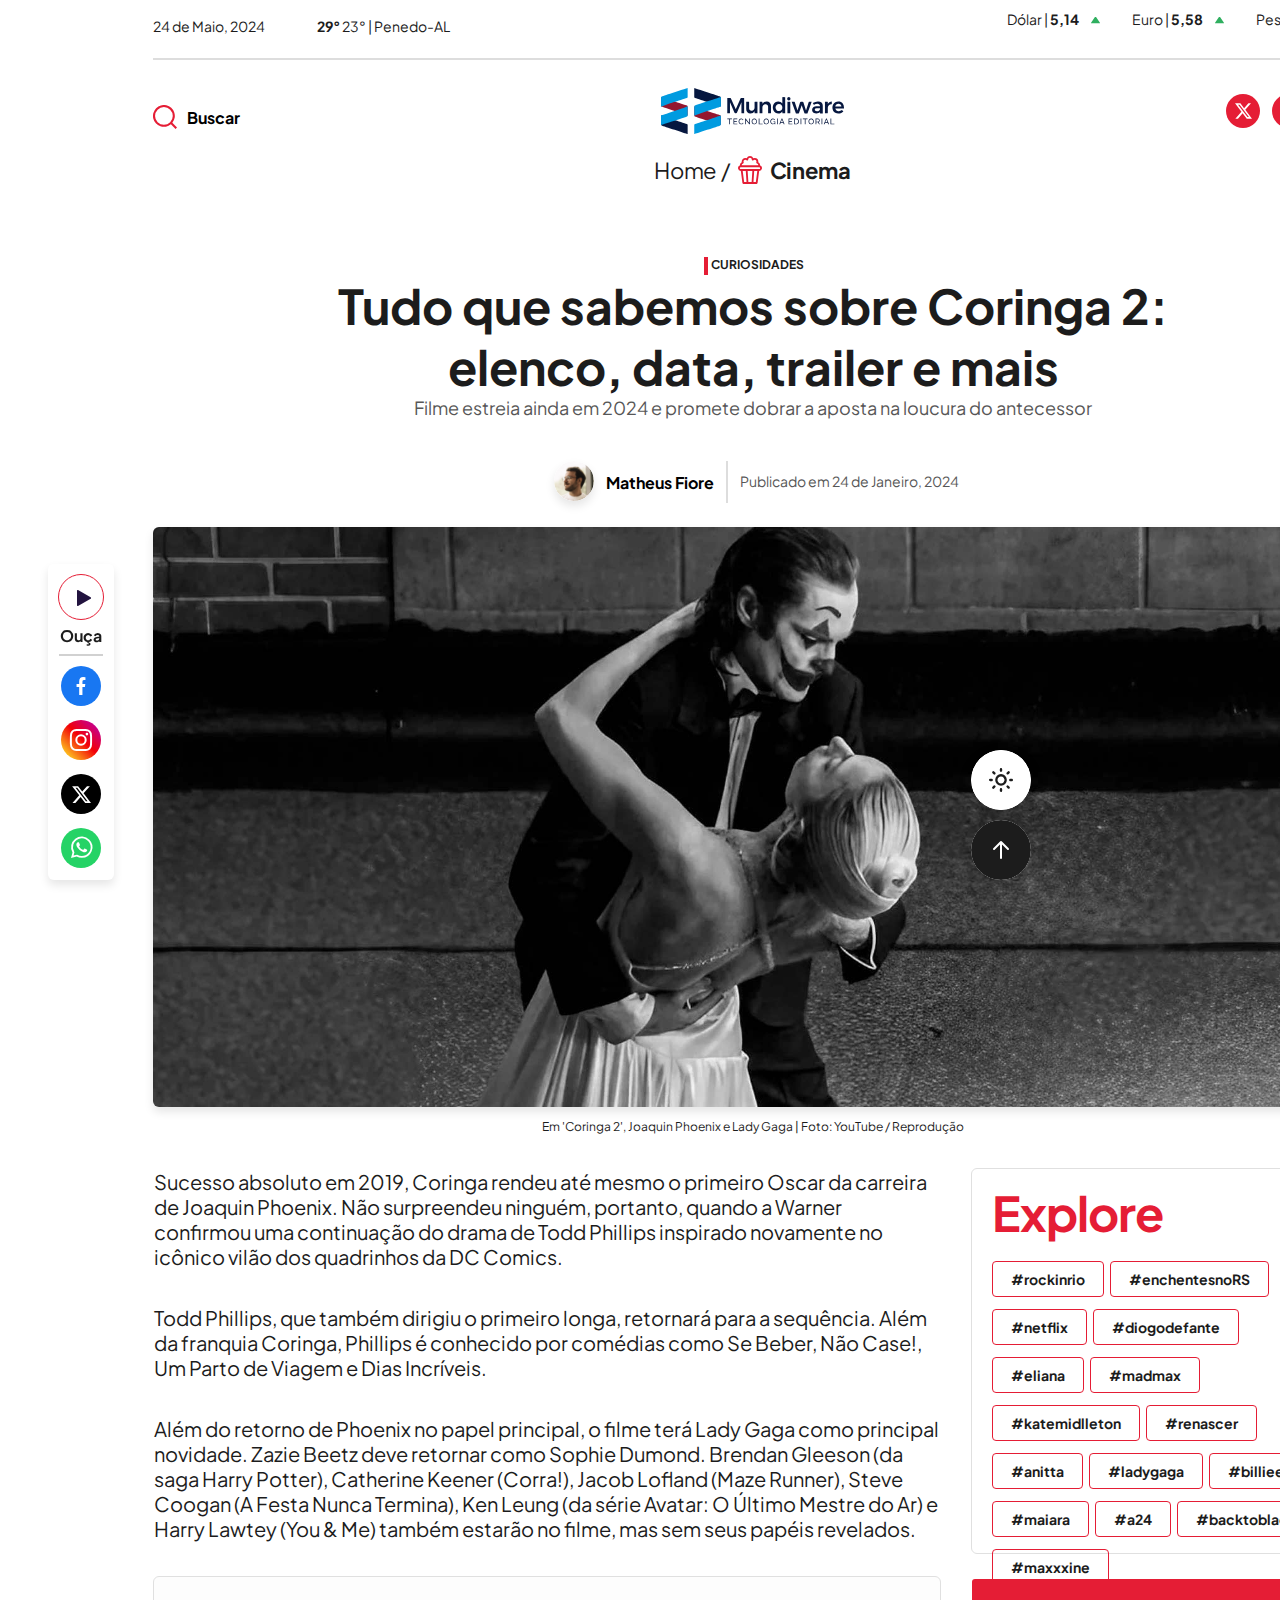
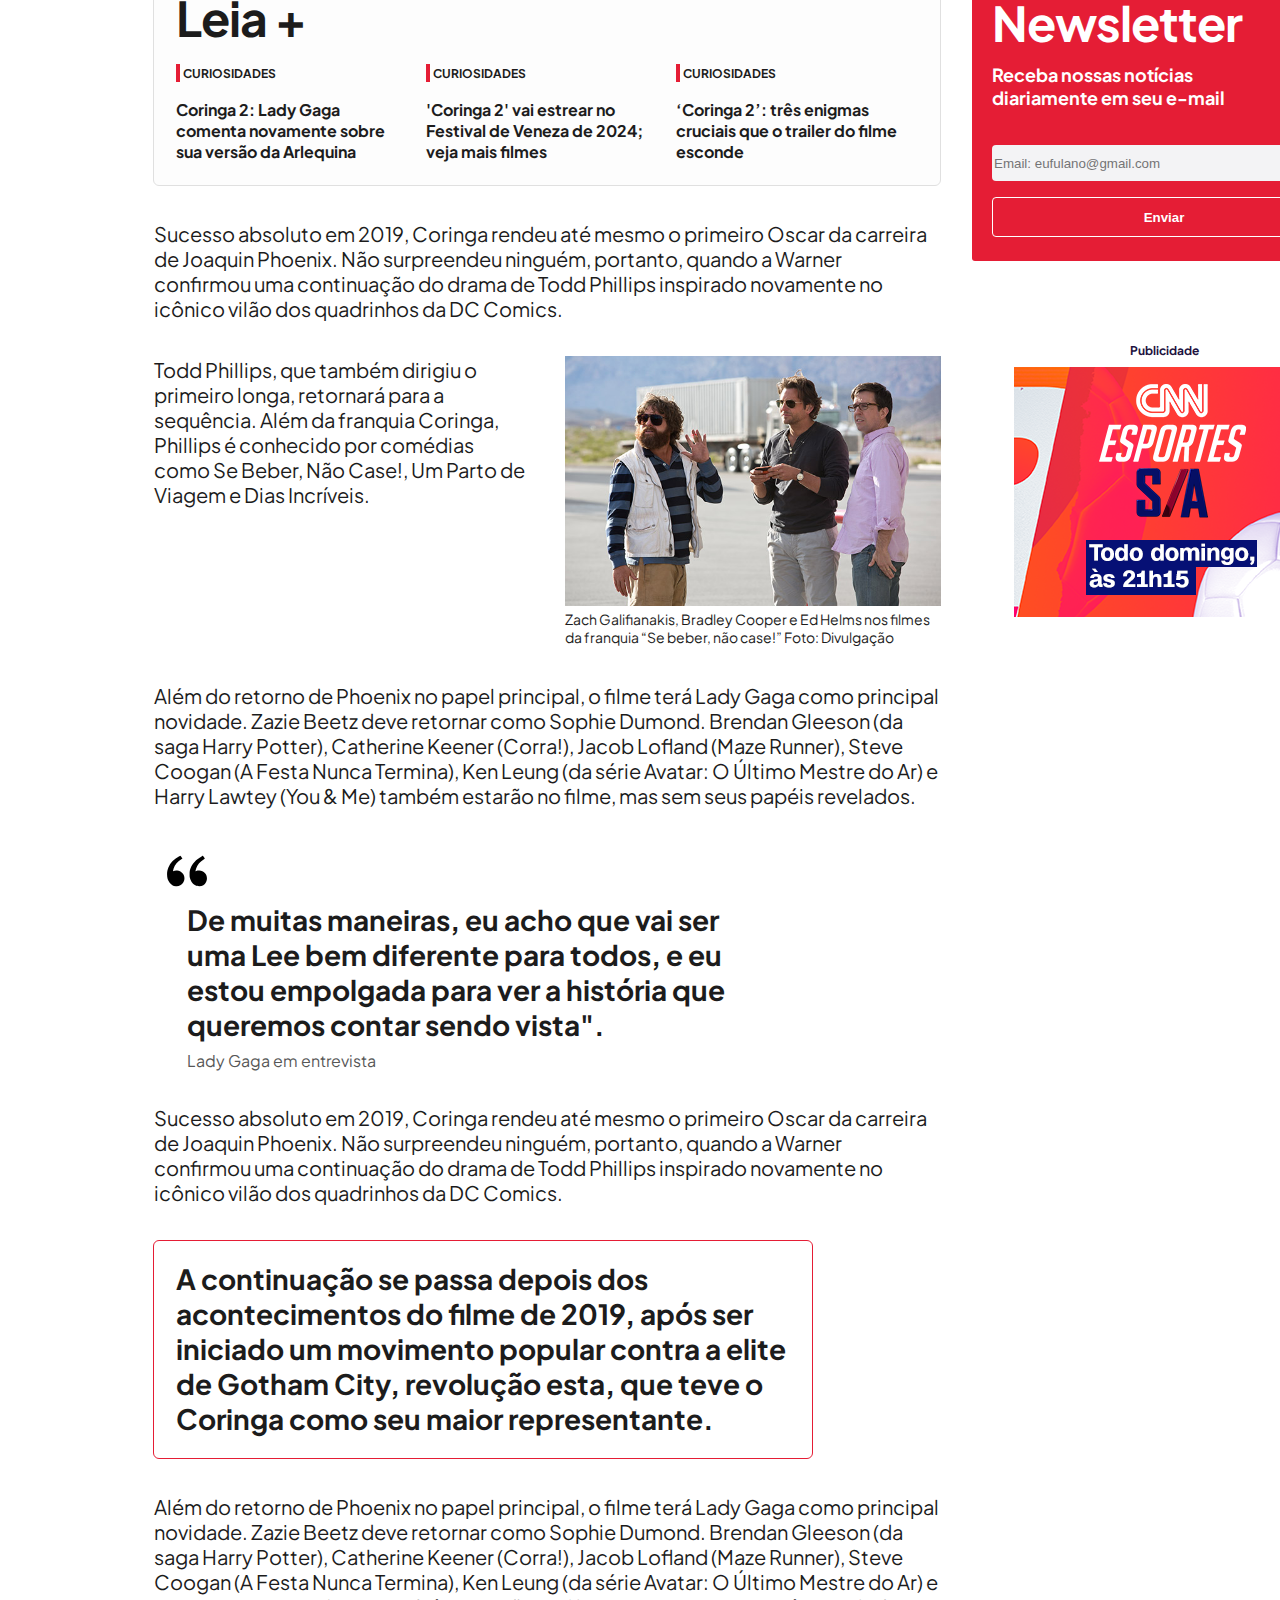
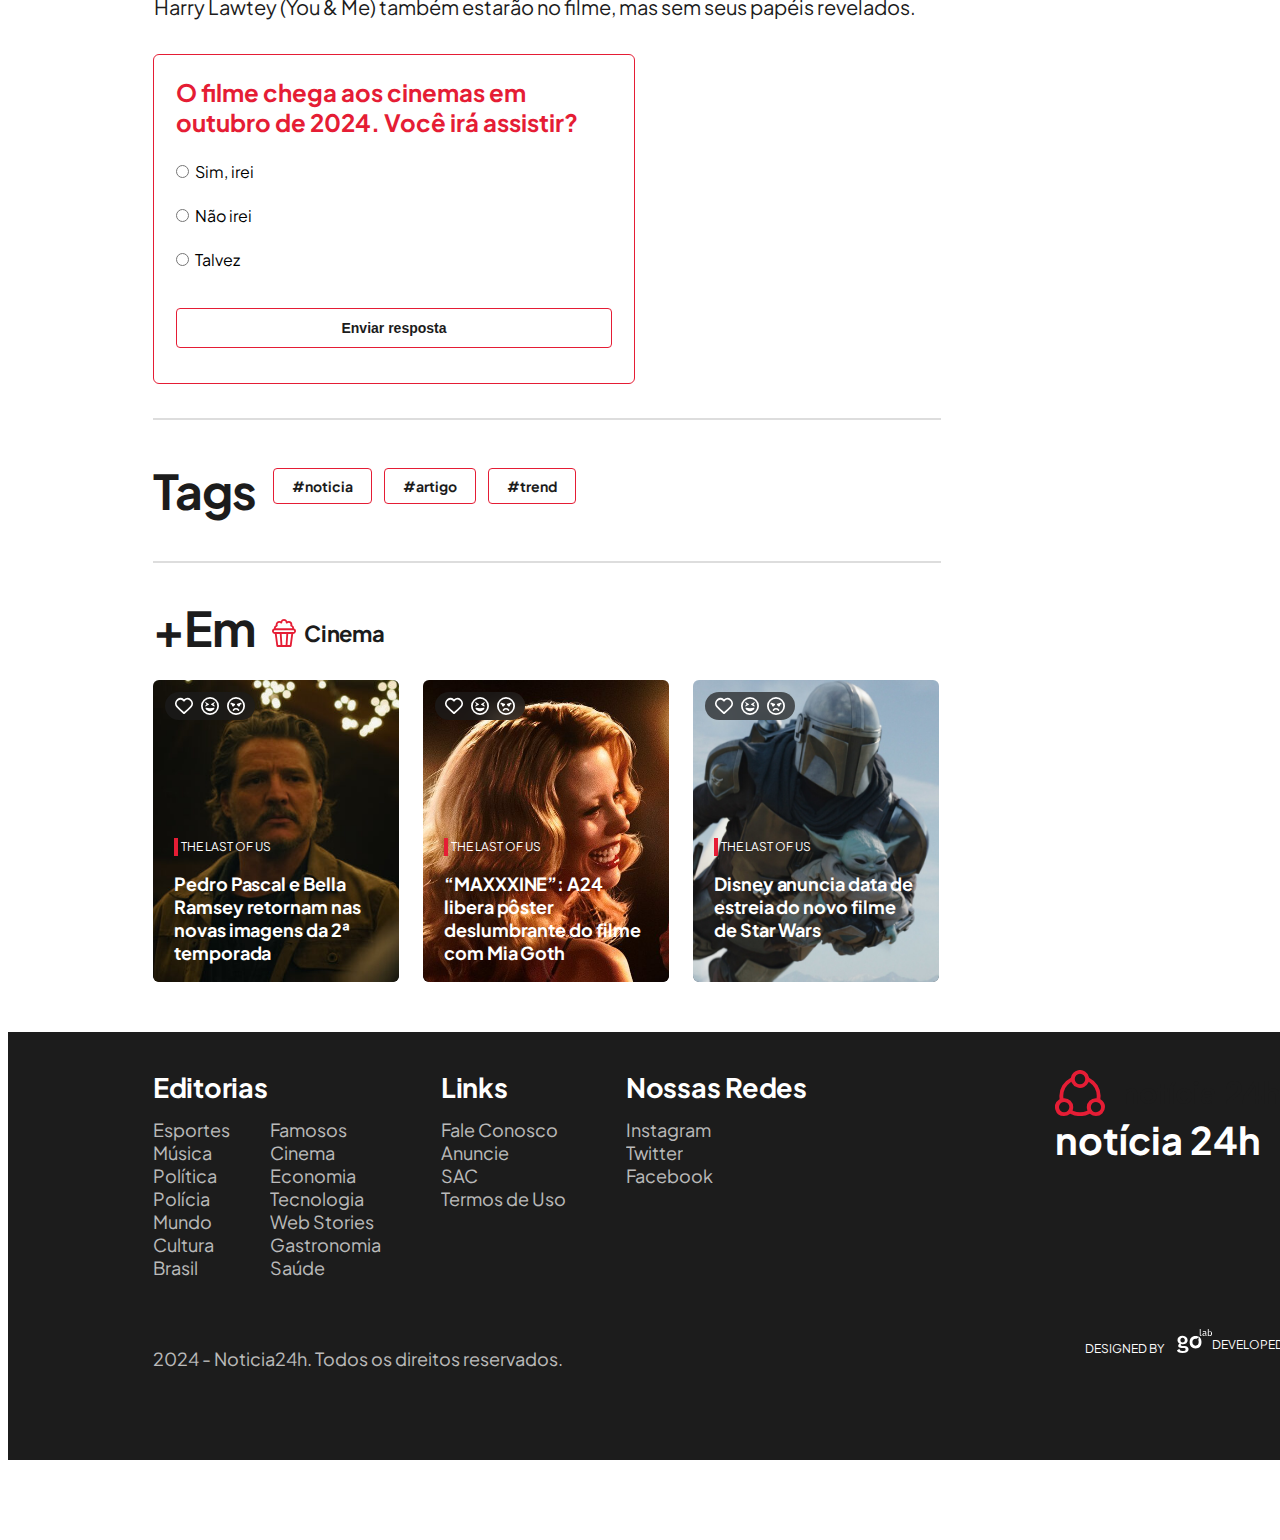
==== commit 68dae0c6: "add: mobile files" ====
--- a/index.html
+++ b/index.html
@@ -17,23 +17,29 @@
                 <span itemprop="addressLocality">Penedo-AL</span>
             </p>
 
-            <p id="priceDolar">
-                Dólar |
-                <data class="price" value="5.14">5,14</data>
-            </p>
-            <img class="priceArrow" src="./assets/SVG/subiu.svg" alt="subiu">
-
-            <p id="priceEuro">
-                Euro |
-                <data class="price" value="5.58">5,58</data>
-            </p>
-            <img class="priceArrow" src="./assets/SVG/subiu.svg" alt="subiu">
-
-            <p id="pricePeso">
-                Peso |
-                <data class="price" value="0.06">0,06</data>
-            </p>
-            <img class="priceArrow" src="./assets/SVG/baixou.svg" alt="baixou">
+            <div>
+                <p id="priceDolar">
+                    Dólar |
+                    <data class="price" value="5.14">5,14</data>
+                </p>
+                <img class="priceArrow" src="./assets/SVG/subiu.svg" alt="subiu">
+            </div>
+
+            <div>
+                <p id="priceEuro">
+                    Euro |
+                    <data class="price" value="5.58">5,58</data>
+                </p>
+                <img class="priceArrow" src="./assets/SVG/subiu.svg" alt="subiu">
+            </div>
+
+            <div>
+                <p id="pricePeso">
+                    Peso |
+                    <data class="price" value="0.06">0,06</data>
+                </p>
+                <img class="priceArrow" src="./assets/SVG/baixou.svg" alt="baixou">
+            </div>
         </div>
 
         <hr id="headerLine">
--- a/styles.css
+++ b/styles.css
@@ -11,6 +11,10 @@
 
 /* MARK: Header */
 
+#infos {
+    display: flex;
+}
+
 #date, 
 #locality, 
 #priceDolar,
@@ -33,11 +37,11 @@
 
 #locality {
     margin-left: 50px;
-    width: 135px;
+    width: 150px;
 }
 
 #priceDolar {
-    margin-left: 550px;
+    margin-left: 540px;
     width: 72px;
 }
 
@@ -691,7 +695,6 @@
 
 #tags li {
     margin-top: 48px;
-    
     padding-block: 8px;
     padding-inline: 18px;
     font-size: 14px;
